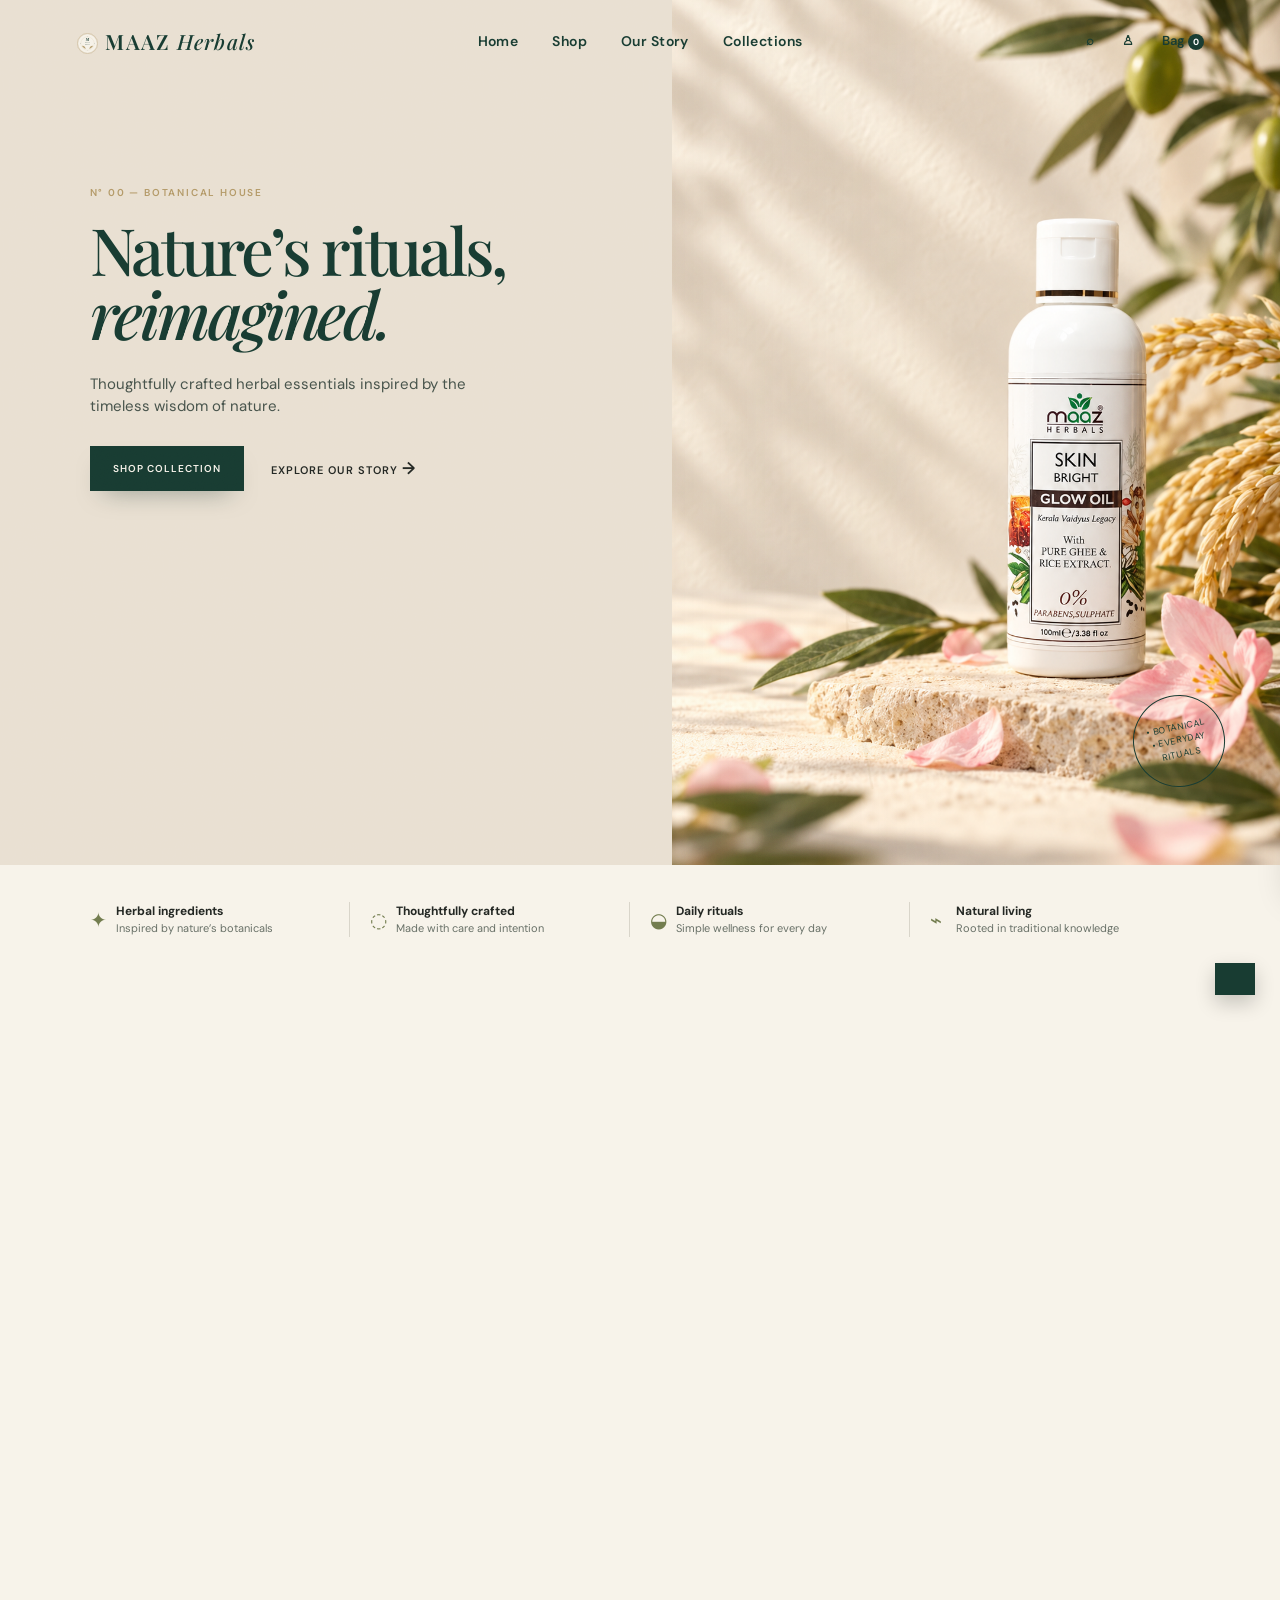
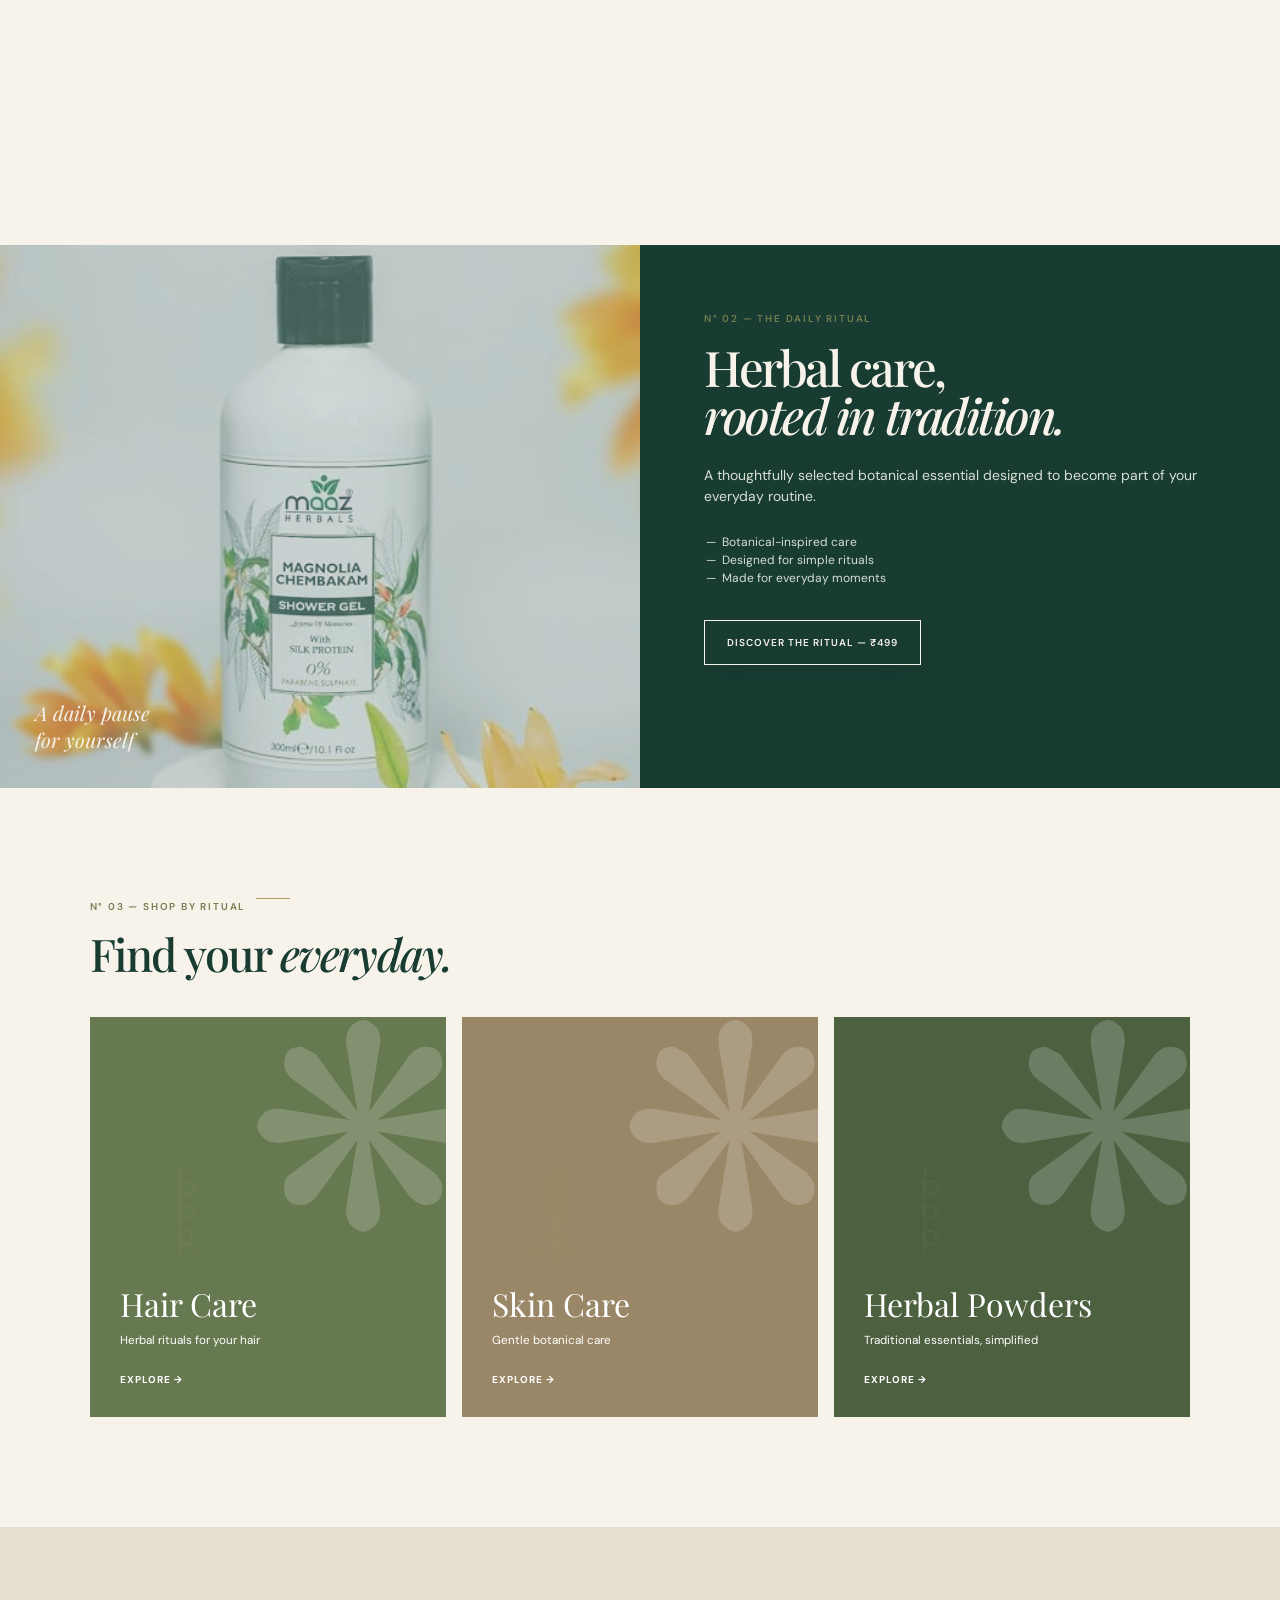
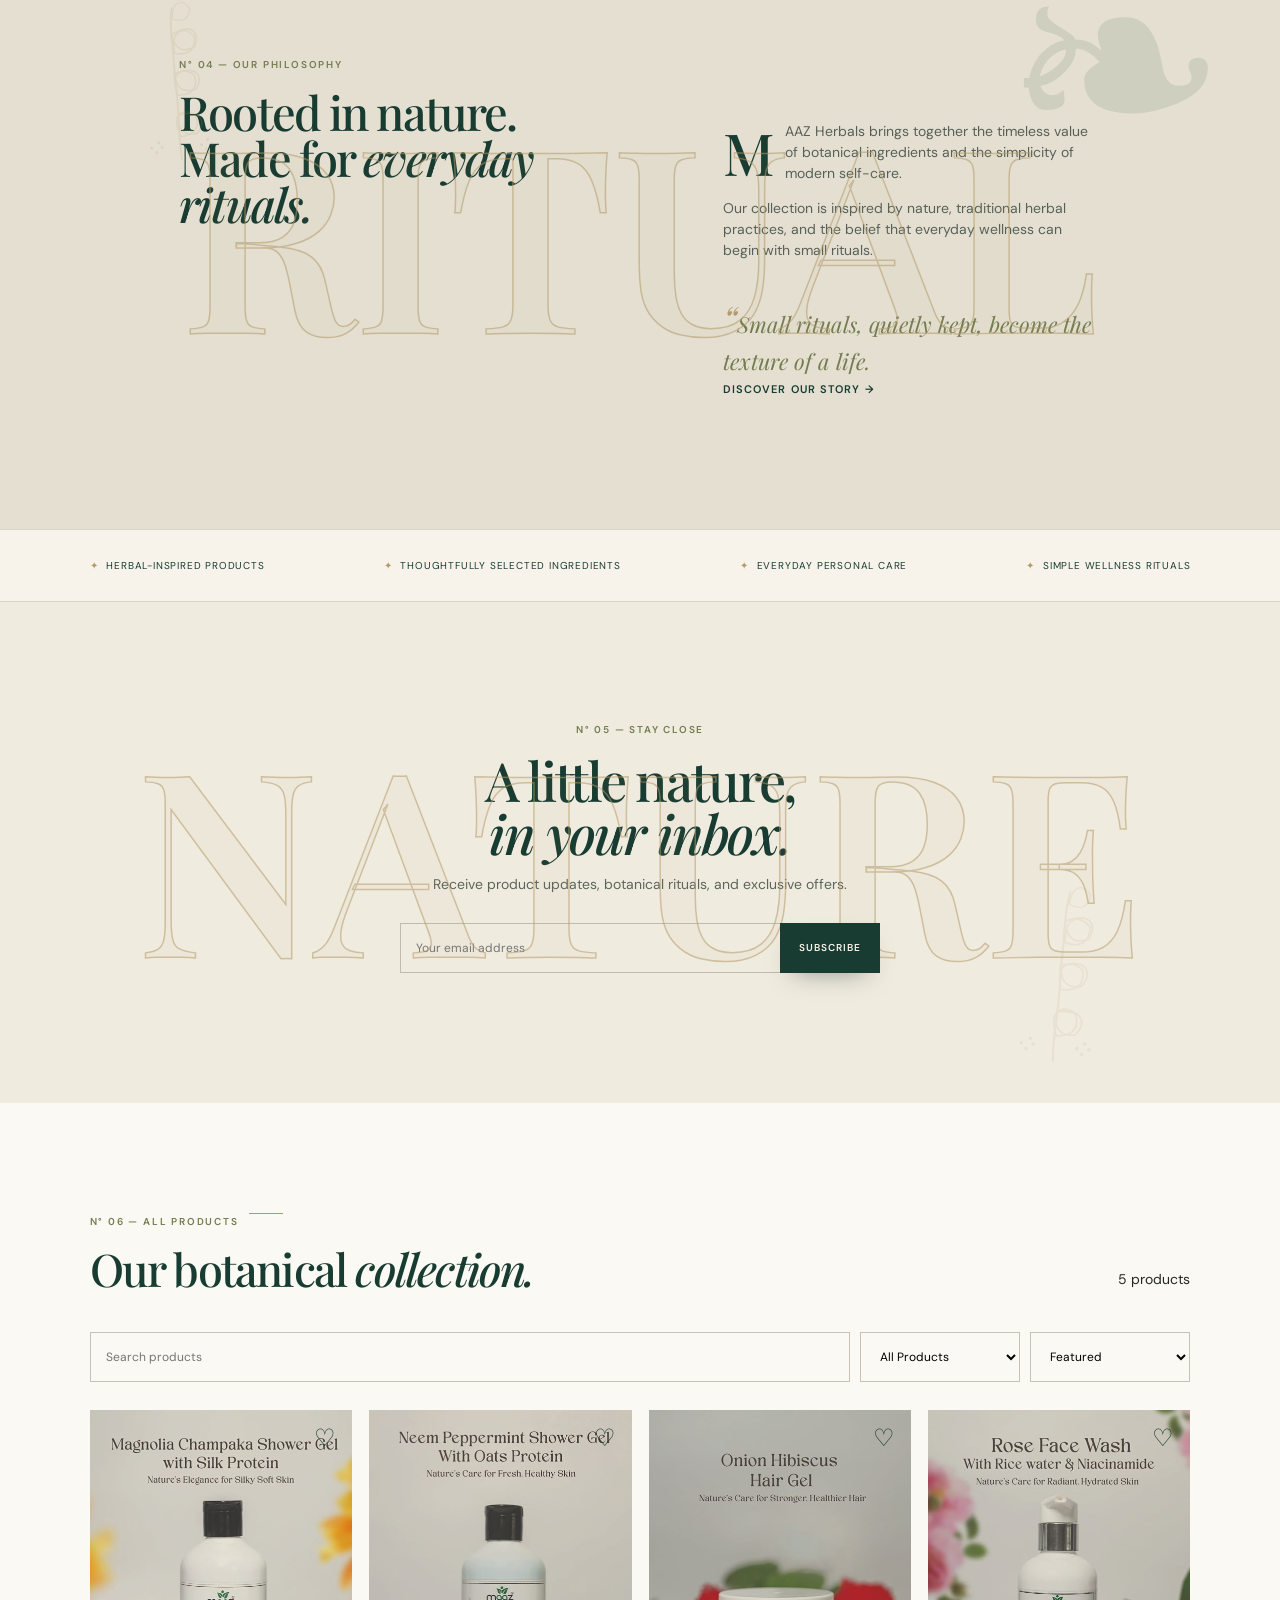
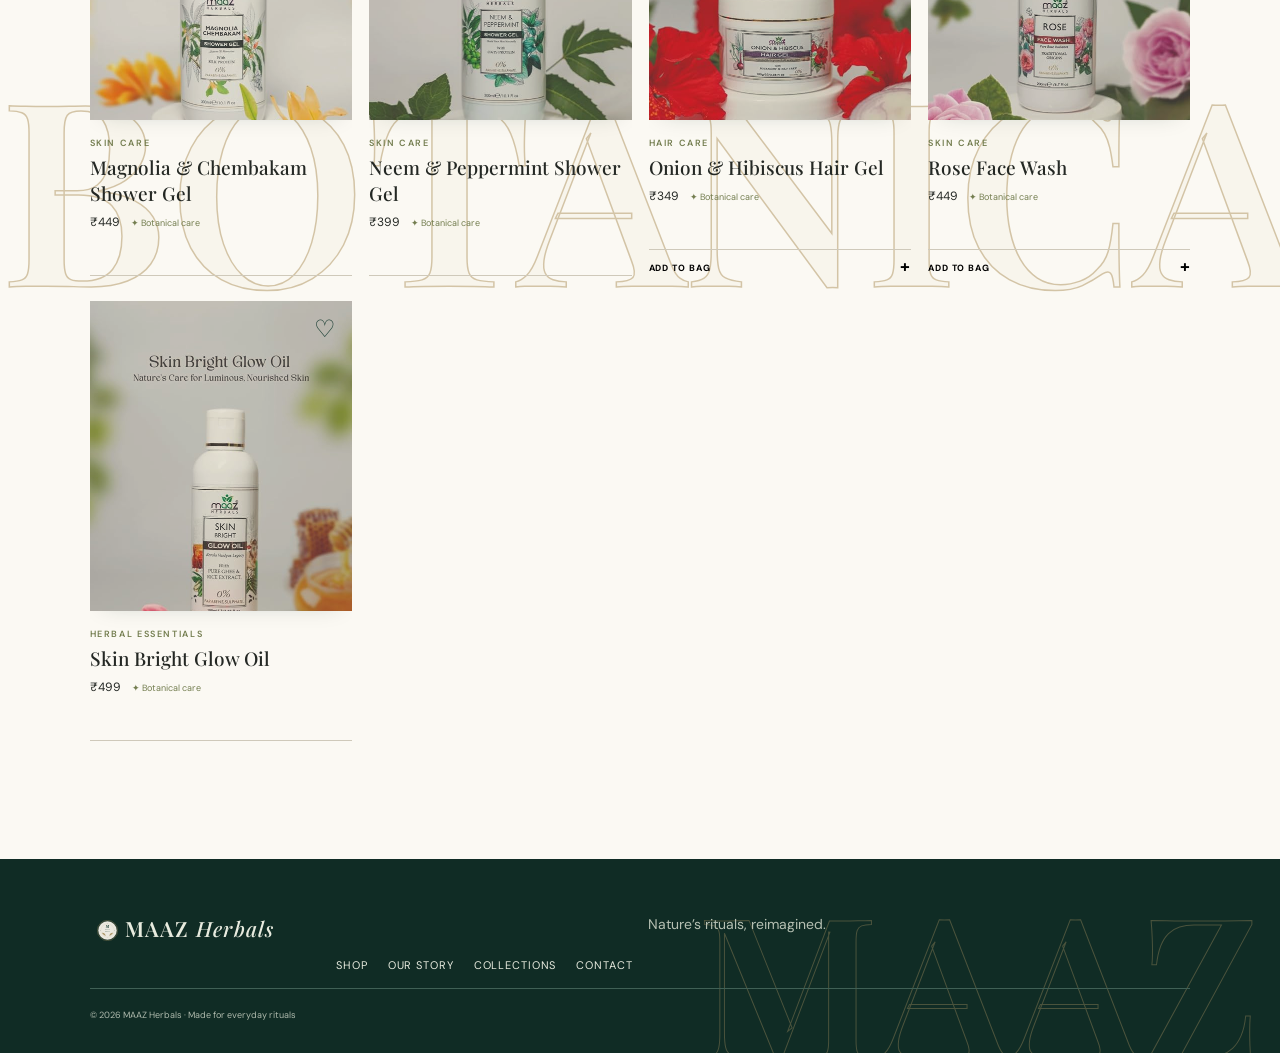
==== index.html @ fff47025 "V1" ====
<!doctype html>
<html lang="en">
<head>
  <meta charset="UTF-8" />
  <meta name="viewport" content="width=device-width, initial-scale=1.0" />
  <meta name="description" content="MAAZ Herbals — nature's rituals, reimagined." />
  <title>MAAZ Herbals — Botanical rituals</title>
  <link rel="preconnect" href="https://fonts.googleapis.com">
  <link rel="preconnect" href="https://fonts.gstatic.com" crossorigin>
  <link href="https://fonts.googleapis.com/css2?family=DM+Sans:wght@400;500;600&family=Playfair+Display:ital,wght@0,500;0,600;1,500;1,600&display=swap" rel="stylesheet">
  <link rel="stylesheet" href="styles.css" />
  <link rel="stylesheet" href="page.css" />
  <link rel="stylesheet" href="campaign.css" />
  <link rel="stylesheet" href="premium.css" />
</head>
<body>
  <div class="loader" id="loader"><img class="loader-seal" src="assets/maaz-seal.svg" alt="MAAZ Herbals seal"><div class="loader-name">MAAZ Herbals</div><div class="loader-line"></div><p>Preparing your botanical ritual...</p></div>
  <div class="toast" id="toast" role="status"></div>
  <section class="product-detail" id="detail" aria-hidden="true"><button class="close" data-close="detail">×</button><div id="detailContent"></div></section>
  <div class="search-panel" id="searchPanel" aria-hidden="true"><button class="close" data-close="searchPanel">×</button><p class="eyebrow">Find your ritual</p><input id="searchInput" placeholder="Search hair oil, powder, skin care..." aria-label="Search products"><div class="search-results" id="searchResults"></div></div>
  <aside class="cart" id="cart" aria-label="Shopping bag"><button class="close" data-close="cart">×</button><p class="eyebrow">Your botanical basket</p><h2>Shopping bag <span id="cartCount">(0)</span></h2><div id="cartItems"></div><div class="cart-bottom"><div><span>Subtotal</span><strong id="subtotal">₹0</strong></div><small>Shipping calculated at checkout</small><button class="button dark" id="checkout">Checkout</button><button class="text-button" data-close="cart">Continue shopping</button></div></aside>
  <div class="scrim" id="scrim"></div>
  <header class="nav" id="nav"><a class="brand" href="#home"><i class="seal" aria-hidden="true"></i>MAAZ <span>Herbals</span></a><nav><a href="#home">Home</a><a href="#shop">Shop</a><a href="#story">Our Story</a><a href="#collections">Collections</a></nav><div class="nav-actions"><button aria-label="Search" id="openSearch">⌕</button><button class="account" aria-label="Account">♙</button><button aria-label="Shopping bag" id="openCart">Bag <b id="navCount">0</b></button><button class="menu" id="mobileMenu" aria-label="Menu">☰</button></div></header>
  <main id="home">
    <section class="hero"><div class="hero-copy reveal"><p class="eyebrow">N° 00 — Botanical house</p><h1>Nature’s rituals,<br><em>reimagined.</em></h1><p>Thoughtfully crafted herbal essentials inspired by the timeless wisdom of nature.</p><div class="button-row"><a class="button dark" href="#shop">Shop collection</a><a class="text-button" href="#story">Explore our story <span>→</span></a></div></div><div class="hero-art"><img src="assets/botanical-hero.png" alt="Amber herbal bottle and botanical jar surrounded by leaves"><span class="motif"></span><div class="stamp">• BOTANICAL<br>• EVERYDAY RITUALS</div></div></section>
    <section class="trust section"><div><i>✦</i><strong>Herbal ingredients</strong><span>Inspired by nature’s botanicals</span></div><div><i>◌</i><strong>Thoughtfully crafted</strong><span>Made with care and intention</span></div><div><i>◒</i><strong>Daily rituals</strong><span>Simple wellness for every day</span></div><div><i>⌁</i><strong>Natural living</strong><span>Rooted in traditional knowledge</span></div></section>
    <section class="section products-section" id="shop"><div class="section-head"><div class="reveal"><p class="eyebrow">N° 01 — The collection</p><h2>Explore our <em>essentials.</em></h2></div><a href="#shop-all" class="text-button">View all products →</a></div><div class="product-grid" id="featuredProducts"></div></section>
    <section class="feature section"><div class="feature-image"><img src="assets/botanical-hero.png" alt="Herbal care ritual"><span class="image-note">A daily pause<br>for yourself</span></div><div class="feature-copy reveal"><p class="eyebrow">N° 02 — The daily ritual</p><h2>Herbal care,<br><em>rooted in tradition.</em></h2><p>A thoughtfully selected botanical essential designed to become part of your everyday routine.</p><ul><li>Botanical-inspired care</li><li>Designed for simple rituals</li><li>Made for everyday moments</li></ul><button class="button dark" data-add="1">Discover the ritual — ₹499</button></div></section>
    <section class="section category-section" id="collections"><div class="section-head"><div class="reveal"><p class="eyebrow">N° 03 — Shop by ritual</p><h2>Find your <em>everyday.</em></h2></div></div><div class="categories"><a href="#shop-all" data-category="Hair Care" class="category hair reveal"><span>Hair Care</span><small>Herbal rituals for your hair</small><b>Explore →</b></a><a href="#shop-all" data-category="Skin Care" class="category skin reveal"><span>Skin Care</span><small>Gentle botanical care</small><b>Explore →</b></a><a href="#shop-all" data-category="Herbal Powders" class="category powder reveal"><span>Herbal Powders</span><small>Traditional essentials, simplified</small><b>Explore →</b></a></div></section>
    <section class="story reveal" id="story"><span class="motif"></span><div class="story-leaf">❧</div><div class="watermark"><span>RITUAL</span></div><div class="reveal"><p class="eyebrow">N° 04 — Our philosophy</p><h2>Rooted in nature.<br>Made for <em>everyday rituals.</em></h2></div><div class="reveal"><p>MAAZ Herbals brings together the timeless value of botanical ingredients and the simplicity of modern self-care.</p><p>Our collection is inspired by nature, traditional herbal practices, and the belief that everyday wellness can begin with small rituals.</p><blockquote class="pull">Small rituals, quietly kept, become the texture of a life.</blockquote><a class="text-button" href="#shop">Discover our story →</a></div></section>
    <section class="benefits section"><span>Herbal-inspired products</span><span>Thoughtfully selected ingredients</span><span>Everyday personal care</span><span>Simple wellness rituals</span></section>
    <section class="newsletter reveal"><span class="motif"></span><div class="watermark"><span>NATURE</span></div><p class="eyebrow">N° 05 — Stay close</p><h2>A little nature,<br><em>in your inbox.</em></h2><p>Receive product updates, botanical rituals, and exclusive offers.</p><form id="newsletterForm"><input type="email" id="email" placeholder="Your email address" required><button class="button dark">Subscribe</button></form><small id="formMessage"></small></section>
    <section class="shop-all section" id="shop-all"><div class="watermark"><span>BOTANICAL</span></div><div class="section-head"><div class="reveal"><p class="eyebrow">N° 06 — All products</p><h2>Our botanical <em>collection.</em></h2></div><span id="productCount"></span></div><div class="filters"><input id="shopSearch" placeholder="Search products"><select id="categoryFilter"><option>All Products</option><option>Hair Care</option><option>Skin Care</option><option>Herbal Powders</option></select><select id="sortFilter"><option value="featured">Featured</option><option value="low">Price: Low to High</option><option value="high">Price: High to Low</option><option value="name">Name: A–Z</option></select></div><div class="product-grid" id="allProducts"></div></section>
  </main>
  <footer><b class="foot-mark">MAAZ</b><a class="brand" href="#home"><i class="seal" aria-hidden="true"></i>MAAZ <span>Herbals</span></a><p>Nature’s rituals, reimagined.</p><div><a href="#shop">Shop</a><a href="#story">Our Story</a><a href="#collections">Collections</a><a href="#home">Contact</a></div><small>© 2026 MAAZ Herbals · Made for everyday rituals</small></footer>
  <script src="app.js"></script>
</body>
</html>
---- styles.css ----
:root{--forest:#183c32;--dark:#102c25;--sage:#aab8a0;--olive:#737d4f;--cream:#f7f3ea;--beige:#e9e0d2;--gold:#b49a68;--ink:#242824;--serif:'Playfair Display',Georgia,serif;--sans:'DM Sans',Arial,sans-serif}*{box-sizing:border-box}html{scroll-behavior:smooth}body{margin:0;background:var(--cream);color:var(--ink);font-family:var(--sans);font-size:14px;line-height:1.5}.locked{overflow:hidden}a{color:inherit;text-decoration:none}button,input,select{font:inherit}.loader{position:fixed;z-index:30;inset:0;background:var(--dark);color:var(--cream);display:grid;place-content:center;text-align:center;transition:opacity .7s,visibility .7s}.loader.done{opacity:0;visibility:hidden}.loader-mark{font:100px var(--serif);line-height:.8}.loader-name{font:16px var(--serif);letter-spacing:.15em;margin-top:14px}.loader-line{width:130px;border-top:1px solid var(--gold);margin:24px auto 14px;animation:line 2s ease-in-out infinite}.loader p,.eyebrow{font-size:10px;letter-spacing:.16em;text-transform:uppercase}.loader p{opacity:.65}@keyframes line{50%{width:20px}}.nav{height:82px;position:fixed;z-index:15;top:0;left:0;right:0;padding:0 5.5vw;display:flex;align-items:center;justify-content:space-between;color:var(--forest);transition:.3s}.nav.scrolled{height:66px;background:rgba(247,243,234,.94);border-bottom:1px solid #ded8cb;backdrop-filter:blur(8px)}.brand{font:600 21px var(--serif);letter-spacing:.06em}.brand span{font-style:italic;font-weight:500}.nav nav{display:flex;gap:31px;font-size:12px}.nav nav a:hover{color:var(--olive)}.nav-actions{display:flex;gap:16px;align-items:center}.nav button{background:none;border:0;color:inherit;cursor:pointer;font-size:13px;padding:6px}.nav button b{background:var(--forest);color:white;border-radius:50%;font-size:9px;padding:2px 5px}.menu{display:none}.hero{min-height:760px;display:grid;grid-template-columns:1.05fr .95fr;background:var(--beige);overflow:hidden}.hero-copy{padding:185px 7vw 80px;max-width:720px}.eyebrow{color:var(--olive);margin:0 0 17px;font-weight:600}.hero h1,h2{font:500 clamp(40px,5.1vw,76px)/.98 var(--serif);letter-spacing:-.045em;margin:0;color:var(--forest)}em{font-weight:500}.hero-copy>p:not(.eyebrow){max-width:400px;margin:28px 0;color:#47534b;font-size:15px}.button-row{display:flex;align-items:center;gap:27px}.button{border:1px solid var(--forest);background:transparent;color:var(--forest);padding:14px 22px;text-transform:uppercase;letter-spacing:.1em;font-size:10px;font-weight:600;cursor:pointer;transition:.25s;display:inline-block}.button.dark{background:var(--forest);color:var(--cream)}.button:hover{transform:translateY(-2px);background:var(--olive);border-color:var(--olive);color:white}.text-button{border:0;background:none;padding:0;cursor:pointer;font-size:11px;text-transform:uppercase;letter-spacing:.1em;font-weight:600}.text-button span{font-size:17px}.hero-art{position:relative;background:#d9dacd;overflow:hidden}.hero-art img{width:100%;height:100%;object-fit:cover;object-position:70% center;mix-blend-mode:multiply}.stamp{position:absolute;right:9%;bottom:9%;width:92px;height:92px;border:1px solid var(--forest);border-radius:50%;display:grid;place-content:center;text-align:center;color:var(--forest);font:9px/1.5 var(--sans);letter-spacing:.08em;transform:rotate(-12deg)}.section{padding:110px 7vw}.trust{display:grid;grid-template-columns:repeat(4,1fr);padding-top:37px;padding-bottom:37px;border-bottom:1px solid #d9d5ca;gap:20px}.trust div{display:grid;grid-template-columns:26px 1fr;align-items:center;border-right:1px solid #d9d5ca}.trust div:last-child{border:0}.trust i{grid-row:span 2;color:var(--olive);font-style:normal;font-size:20px}.trust strong{font-size:12px}.trust span{font-size:11px;color:#697168}.section-head{display:flex;justify-content:space-between;align-items:end;margin-bottom:42px}.section-head h2{font-size:45px}.product-grid{display:grid;grid-template-columns:repeat(4,1fr);gap:17px}.card{position:relative}.product-visual{background:#e6e1d4;height:310px;display:grid;place-items:center;overflow:hidden}.mock{position:relative;box-shadow:13px 18px 22px #7776;transition:transform .4s;display:grid;place-items:center;color:#eee;text-align:center;font:bold 11px var(--serif);letter-spacing:.12em}.card:hover .mock{transform:translateY(-8px) rotate(-2deg)}.mock i{font-weight:400}.mock.oil{width:92px;height:210px;background:linear-gradient(90deg,#513725,#9b673a,#3b261d);border-radius:9px 9px 18px 18px}.mock.oil:before{content:'';position:absolute;top:-28px;width:39px;height:30px;background:#28261d;border-radius:4px}.mock.jar{width:150px;height:115px;border-radius:8px 8px 25px 25px;background:#48604a}.mock.jar:before{content:'';position:absolute;top:-16px;width:162px;height:22px;background:#203c32;border-radius:5px}.mock.powder{width:145px;height:150px;background:#e9dac1;clip-path:polygon(9% 0,91% 0,100% 100%,0 100%);color:var(--forest)}.mock.bottle{width:105px;height:190px;background:#d9d1b9;border-radius:15px 15px 25px 25px;color:var(--forest)}.mock.bottle:before{content:'';position:absolute;top:-38px;width:35px;height:40px;border-radius:3px;background:#263c30}.mock span{position:relative;z-index:1}.card .eyebrow{margin:17px 0 4px;font-size:9px}.card h3{margin:0;font:500 19px var(--serif)}.price{font-size:12px;margin:7px 0 14px}.price small{margin-left:8px;color:var(--olive);font-size:9px}.add{border:0;border-top:1px solid #cfc9ba;width:100%;padding:12px 0;background:none;text-align:left;text-transform:uppercase;letter-spacing:.1em;font-size:9px;font-weight:bold;cursor:pointer}.add span{float:right;font-size:17px;line-height:9px}.wish{position:absolute;z-index:1;right:10px;top:9px;border:0;background:none;font-size:24px;color:var(--forest);cursor:pointer}.feature{background:var(--forest);color:var(--cream);display:grid;grid-template-columns:1fr 1fr;padding:0}.feature-image{height:600px;position:relative;overflow:hidden}.feature-image img{width:100%;height:100%;object-fit:cover;mix-blend-mode:screen;opacity:.8}.image-note{position:absolute;bottom:35px;left:35px;font:italic 20px var(--serif)}.feature-copy{padding:100px 10%;align-self:center}.feature h2{color:var(--cream);font-size:49px}.feature-copy>p:not(.eyebrow){color:#d7dfd4;margin:26px 0}.feature-copy ul{list-style:'—  ';padding-left:18px;margin:24px 0 33px;color:#d7dfd4;font-size:12px}.feature .button{border-color:var(--cream)}.categories{display:grid;grid-template-columns:repeat(3,1fr);gap:16px}.category{height:400px;display:flex;flex-direction:column;justify-content:end;padding:30px;color:white;position:relative;overflow:hidden;background:#677950}.category:before{content:'❋';font:280px/1 var(--serif);position:absolute;right:-35px;top:-45px;opacity:.18;transition:.5s}.category:hover:before{transform:scale(1.12) rotate(12deg)}.category.skin{background:#9a8767}.category.powder{background:#4d6040}.category span{font:32px var(--serif);z-index:1}.category small{margin:7px 0 22px;z-index:1}.category b{font-size:10px;letter-spacing:.1em;text-transform:uppercase;z-index:1}.story{padding:130px 14vw;background:#e4dfd1;display:grid;grid-template-columns:1.2fr 1fr;gap:90px;position:relative;overflow:hidden}.story h2{font-size:47px}.story>div:last-of-type{padding-top:50px;color:#576159}.story .text-button{margin-top:15px;color:var(--forest)}.story-leaf{position:absolute;right:4%;top:-60px;color:#bdc3b1;font:270px var(--serif);opacity:.55}.benefits{display:flex;justify-content:space-between;padding-top:28px;padding-bottom:28px;border-bottom:1px solid #d9d5ca;border-top:1px solid #d9d5ca;text-transform:uppercase;color:var(--forest);font-size:10px;letter-spacing:.08em}.benefits span:before{content:'✦';color:var(--gold);margin-right:8px}.newsletter{text-align:center;padding:120px 20px;background:#f0ebdf}.newsletter h2{font-size:54px}.newsletter>p:not(.eyebrow){color:#5c655c}.newsletter form{display:flex;max-width:480px;margin:28px auto 10px}.newsletter input,.filters input,.filters select{border:1px solid #bfbbae;background:transparent;padding:15px;font-size:12px;outline-color:var(--forest)}.newsletter input{flex:1;border-right:0}.newsletter .button{padding:14px 18px}.newsletter small{color:var(--olive)}.shop-all{background:#fbf9f3}.filters{display:flex;gap:10px;margin-bottom:28px}.filters input{flex:1}.filters select{min-width:160px}.cart,.search-panel{position:fixed;z-index:22;background:var(--cream);top:0;bottom:0;right:0;width:min(440px,100%);padding:55px 34px 30px;transform:translateX(105%);transition:transform .4s cubic-bezier(.2,.8,.2,1);box-shadow:-15px 0 30px #0002;overflow:auto}.search-panel{left:0;width:100%;transform:translateY(-105%);text-align:center;padding:100px 10vw}.cart.open,.search-panel.open{transform:none}.close{position:absolute;right:25px;top:20px;border:0;background:none;font-size:29px;cursor:pointer}.cart h2{font-size:36px;margin-bottom:30px}.cart-bottom{position:sticky;bottom:-30px;background:var(--cream);padding:20px 0 0;border-top:1px solid #d4cec0}.cart-bottom>div{display:flex;justify-content:space-between;font-size:13px}.cart-bottom small{display:block;color:#647064;margin:8px 0 15px}.cart-bottom .button{width:100%;margin-bottom:15px}.cart-bottom .text-button{display:block;margin:auto}.cart-item{display:grid;grid-template-columns:80px 1fr;gap:15px;margin:17px 0}.cart-item .mock{transform:scale(.55);margin:-45px auto}.cart-item>div:nth-child(2){padding-top:4px}.cart-item strong,.cart-item small{display:block;font-size:12px}.cart-item small{color:#657064;margin:4px 0}.qty{display:flex;align-items:center;gap:8px}.qty button{border:1px solid #cbc5b8;background:none;width:23px;height:23px;cursor:pointer}.qty .remove{width:auto;padding:0 6px;border:0;font-size:9px;text-transform:uppercase}.scrim{position:fixed;z-index:20;inset:0;background:#102c2588;opacity:0;pointer-events:none;transition:.25s}.scrim.open{opacity:1;pointer-events:auto}.search-panel input{width:min(700px,100%);font:34px var(--serif);border:0;border-bottom:1px solid var(--forest);padding:15px 0}.search-results{max-width:700px;margin:28px auto;text-align:left;display:grid;grid-template-columns:repeat(3,1fr);gap:15px}.search-results button{border:0;background:#eee8db;padding:12px;display:flex;align-items:center;gap:5px;text-align:left;cursor:pointer}.search-results .mock{transform:scale(.32);width:60px;height:75px;margin:-25px}.search-results small{display:block;color:#617063;font-size:9px;margin-top:3px}.search-results b{margin-left:auto}.empty{grid-column:1/-1;padding:40px 0;color:#667167;text-align:center}.cart-empty{padding:80px 0;text-align:left}.toast{position:fixed;z-index:40;right:25px;bottom:25px;background:var(--forest);color:white;padding:16px 20px;font-size:12px;transform:translateY(120px);transition:.3s;box-shadow:0 8px 20px #0003}.toast.show{transform:none}footer{padding:55px 7vw 30px;background:var(--dark);color:#e8ebdf;display:grid;grid-template-columns:1fr 1fr;gap:15px}footer p{color:#b6c0b3;margin:0}footer div{display:flex;gap:20px;justify-content:end;font-size:11px;text-transform:uppercase;letter-spacing:.08em}footer small{grid-column:1/-1;border-top:1px solid #406055;padding-top:20px;color:#afbaad;font-size:9px}@media(max-width:800px){.nav{height:65px;padding:0 5vw}.nav nav{display:none;position:absolute;top:65px;left:0;right:0;padding:20px 5vw;background:var(--cream);border-top:1px solid #ddd;flex-direction:column}.nav nav.mobile-open{display:flex}.account{display:none}.menu{display:block!important}.hero{grid-template-columns:1fr;min-height:auto}.hero-copy{padding:125px 7vw 55px}.hero-art{height:480px}.trust{grid-template-columns:1fr 1fr}.trust div:nth-child(2){border:0}.trust div:nth-child(-n+2){padding-bottom:15px;border-bottom:1px solid #d9d5ca}.trust div:nth-child(n+3){padding-top:15px}.product-grid{grid-template-columns:repeat(2,1fr)}.feature{grid-template-columns:1fr}.feature-image{height:360px}.feature-copy{padding:65px 7vw}.categories{grid-template-columns:1fr}.category{height:280px}.story{grid-template-columns:1fr;padding:90px 8vw;gap:25px}.story>div:last-of-type{padding-top:0}.benefits{flex-wrap:wrap;gap:18px}.filters{flex-wrap:wrap}.filters input{flex-basis:100%}.filters select{flex:1}.search-results{grid-template-columns:1fr 1fr}}@media(max-width:430px){.nav-actions{gap:4px}.nav-actions button{font-size:11px}.hero h1{font-size:47px}.section{padding:75px 5vw}.section-head h2,.feature h2,.story h2{font-size:38px}.product-visual{height:220px}.card h3{font-size:16px}.trust{padding-left:5vw;padding-right:5vw}.trust div{grid-template-columns:22px 1fr}.newsletter{padding:80px 20px}.newsletter h2{font-size:42px}.newsletter form{display:block}.newsletter input{width:100%;border-right:1px solid #bfbbae;margin-bottom:8px}.newsletter .button{width:100%}.search-panel{padding:90px 6vw}.search-panel input{font-size:25px}footer{grid-template-columns:1fr}footer div{justify-content:flex-start;flex-wrap:wrap}}
@media(prefers-reduced-motion:reduce){*,*:before,*:after{animation:none!important;transition:none!important}html{scroll-behavior:auto}}
---- page.css ----
.product-visual{border:0;width:100%;cursor:pointer;background:#e6e1d4}.product-image{width:100%;height:100%;object-fit:contain;display:block;mix-blend-mode:multiply;transition:transform .45s ease}.card:hover .product-image{transform:scale(1.07) translateY(-4px)}.product-page{padding-top:120px}.product-page-grid{display:grid;grid-template-columns:1fr 1fr;gap:8vw;margin-top:28px}.page-image{min-height:560px;background:#e7e1d4;padding:50px}.page-image .product-image{height:100%;object-fit:contain}.page-copy h1{font:500 52px/1 var(--serif);color:var(--forest);margin:0}.page-copy>p:not(.eyebrow){color:#58635b;margin:24px 0}.detail-price{font:18px var(--serif)!important;color:var(--forest)!important}.detail-price small{font:10px var(--sans);color:var(--olive);margin-left:9px}.detail-quantity{display:flex;gap:13px;align-items:center;margin:27px 0}.detail-quantity span{margin-right:auto;text-transform:uppercase;font-size:10px;letter-spacing:.1em}.detail-quantity button{width:30px;height:30px;background:none;border:1px solid #c8c1b2;cursor:pointer}.page-copy>.button{margin-right:7px}.page-copy details{border-top:1px solid #d0c9b9;padding:16px 0;font-size:12px}.page-copy details:last-child{border-bottom:1px solid #d0c9b9}.page-copy summary{text-transform:uppercase;letter-spacing:.1em;font-size:10px;font-weight:bold;cursor:pointer}.page-copy details p{color:#637067}.related h2{font-size:45px;margin-bottom:35px}.page-hero{padding:160px 7vw 80px;background:var(--beige);text-align:center}.page-hero h1{font:500 67px/1 var(--serif);color:var(--forest);margin:0}.page-hero p{max-width:520px;margin:18px auto;color:#576158}.collection-banner{min-height:430px;padding:60px;background:var(--forest);color:var(--cream);display:flex;align-items:end;position:relative;overflow:hidden}.collection-banner:after{content:'❋';position:absolute;right:-30px;top:-100px;font:400px var(--serif);color:#fff1;}.collection-banner h2{color:var(--cream);font-size:58px;position:relative;z-index:1}.collection-banner p{position:relative;z-index:1;max-width:420px}.story-page{padding:145px 12vw 110px;background:#e5e0d3;display:grid;grid-template-columns:1fr 1fr;gap:9vw}.story-page h1{font:500 64px/1 var(--serif);color:var(--forest);margin:0}.story-page p{font-size:16px;color:#516057}.story-values{display:grid;grid-template-columns:repeat(3,1fr);gap:16px}.story-values article{padding:30px;background:#f7f3ea}.story-values h3{font:24px var(--serif);color:var(--forest)}@media(max-width:700px){.product-page-grid,.story-page{grid-template-columns:1fr;gap:35px}.product-page{padding-top:95px}.page-image{min-height:350px;padding:25px}.page-copy h1,.page-hero h1,.story-page h1{font-size:42px}.product-page .button{width:100%;margin:5px 0}.story-page{padding:110px 7vw 70px}.story-values{grid-template-columns:1fr}.collection-banner{min-height:310px;padding:30px}.collection-banner h2{font-size:42px}}
---- campaign.css ----
.hero-art.campaign-hero{background:#d9d2c1}.hero-art.campaign-hero img{mix-blend-mode:normal;opacity:1;object-position:center;transform:scale(1.02);transition:transform 1.2s ease}.hero-art.campaign-hero:hover img{transform:scale(1.07)}.hero-art.campaign-hero:after{content:'';position:absolute;inset:0;background:linear-gradient(90deg,rgba(247,243,234,.12),transparent 45%);pointer-events:none}@media(max-width:800px){.hero-art.campaign-hero img{object-position:center 40%}}
---- premium.css ----
/* ==========================================================================
   MAAZ HERBALS — Premium & Artistic Pass
   Atmosphere · Typography · Identity · Motion · Parity
   Loaded after styles.css / page.css / campaign.css on every page.
   ========================================================================== */

/* ---------- 1. Atmosphere: paper grain, soft depth, rules ---------- */
body::after{content:'';position:fixed;inset:0;z-index:999;pointer-events:none;opacity:.05;mix-blend-mode:overlay;
background:url("data:image/svg+xml,%3Csvg xmlns='http://www.w3.org/2000/svg' width='160' height='160'%3E%3Cfilter id='n'%3E%3CfeTurbulence type='fractalNoise' baseFrequency='.85' numOctaves='3' stitchTiles='stitch'/%3E%3C/filter%3E%3Crect width='160' height='160' filter='url(%23n)'/%3E%3C/svg%3E")}
::selection{background:var(--gold);color:var(--cream)}
*{scrollbar-width:thin;scrollbar-color:var(--gold) transparent}
::-webkit-scrollbar{width:10px;height:10px}
::-webkit-scrollbar-track{background:transparent}
::-webkit-scrollbar-thumb{background:linear-gradient(180deg,var(--forest),var(--olive));border-radius:10px}
:focus-visible{outline:2px solid var(--gold);outline-offset:2px}
.scrim.open{backdrop-filter:blur(7px) saturate(.9)}
.nav.scrolled{border-bottom-color:var(--gold)}
.nav.scrolled{box-shadow:0 1px 0 var(--gold),0 10px 26px -14px #102c2530}
/* nav: consistent three-zone centering — brand | links | actions */
.nav{display:grid;grid-template-columns:1fr auto 1fr;align-items:center}
.nav nav{justify-self:center;gap:34px}
.nav nav a{font-size:14px;font-weight:600;letter-spacing:.03em}
.nav-actions{justify-self:end}
.nav-actions button{font-size:13px;font-weight:600}
.card{transition:transform .4s cubic-bezier(.2,.8,.2,1),box-shadow .4s cubic-bezier(.2,.8,.2,1);overflow:hidden}
.card:hover{transform:translateY(-5px);box-shadow:0 26px 48px -18px #102c2540}
.product-visual{box-shadow:0 6px 22px -14px #102c2540}
.filters input,.filters select{border-color:#c9c2b3}
.search-panel input{border-bottom:2px solid var(--gold)}
.cart-item{border-bottom:1px dashed #cfc9ba;padding-bottom:12px}
.cart .empty strong{font:500 19px var(--serif)}

/* ---------- 2. Typography: tighter display type, editorial details ---------- */
.hero h1,h2{letter-spacing:-.05em}
.section-head h2{letter-spacing:-.04em}
.story h2,.newsletter h2,.related h2,.story-page h1,.page-hero h1{letter-spacing:-.04em}
.eyebrow{letter-spacing:.18em}
.hero .eyebrow{color:var(--gold)}
.section-head .eyebrow:after,.page-hero .eyebrow:after{content:'';display:inline-block;width:34px;height:1px;background:var(--gold);margin:0 0 11px 10px}

/* animated link rules */
.nav nav a,.text-button,footer div a{position:relative}
.nav nav a:after,.text-button:after,footer div a:after{content:'';position:absolute;left:0;bottom:-3px;height:1px;width:100%;background:var(--gold);transform:scaleX(0);transform-origin:left;transition:transform .45s cubic-bezier(.2,.8,.2,1)}
.nav nav a:hover:after,.text-button:hover:after,footer div a:hover:after{transform:scaleX(1)}
.text-button:hover{color:var(--gold)}
.text-button span{display:inline-block;transition:transform .3s}
.text-button:hover span{transform:translateX(5px)}

/* buttons get a sheen sweep */
.button{position:relative;overflow:hidden}
.button.dark{box-shadow:0 12px 26px -14px #102c2580}
.button:before{content:'';position:absolute;top:0;left:-120%;width:60%;height:100%;background:linear-gradient(100deg,transparent,rgba(247,243,234,.45),transparent);transform:skewX(-18deg);transition:left .5s ease}
.button:hover:before{left:130%}

/* loader becomes the seal */
.loader-seal{width:126px;height:126px;object-fit:contain;margin:0 auto 12px;animation:seal-spin 3.6s ease-in-out infinite}
@keyframes seal-spin{0%,100%{transform:rotate(0deg)}50%{transform:rotate(9deg)}}

/* ---------- 3. Identity: seal mark, botanical motif, watermarks ---------- */
.seal{display:inline-block;width:21px;height:21px;background:url('assets/maaz-seal.svg') center/contain no-repeat;margin:0 7px -4px;opacity:.95;transition:transform .4s ease;vertical-align:baseline}
.brand:hover .seal{transform:rotate(12deg)}
.motif{position:absolute;z-index:0;background:url('assets/botanical-motif.svg') center/contain no-repeat;pointer-events:none}
.hero-art .motif{width:300px;height:240px;left:6%;bottom:7%;opacity:.1;transform:rotate(-8deg);mix-blend-mode:multiply}
.story .motif{width:250px;height:210px;left:4%;top:40px;opacity:.15;transform:rotate(-4deg)}
.newsletter .motif{width:280px;height:230px;right:6%;bottom:24px;opacity:.12;transform:rotate(6deg)}
.story-page .motif{width:290px;height:240px;right:5%;bottom:40px;opacity:.13;transform:rotate(5deg)}
.category:after{content:'';position:absolute;left:16px;bottom:150px;width:150px;height:120px;background:url('assets/botanical-motif.svg') center/contain no-repeat;opacity:.14;pointer-events:none;transition:transform .6s ease}
.category:hover:after{transform:rotate(8deg) scale(1.1)}
.watermark{position:absolute;inset:0;display:grid;place-items:center;pointer-events:none}
.watermark span{font:600 clamp(120px,20vw,290px)/1 var(--serif);color:rgba(180,154,104,.07);-webkit-text-stroke:1.5px var(--gold);opacity:.55}
.shop-all{position:relative;overflow:hidden}
.newsletter{position:relative;overflow:hidden}
.story-page{position:relative;overflow:hidden}
footer{position:relative;overflow:hidden}
.foot-mark{position:absolute;right:1.5%;bottom:-26px;font:600 200px/1 var(--serif);color:transparent;-webkit-text-stroke:1px rgba(180,154,104,.6);opacity:.6;pointer-events:none}
footer .brand,footer p,footer div,footer small{position:relative;z-index:1}

/* editorial pull quote + drop cap */
.story>div:last-of-type>p:first-of-type:first-letter{font:500 58px/1 var(--serif);color:var(--forest);float:left;margin:2px 10px 0 0}
.pull{font:italic 22px/1.5 var(--serif);color:var(--olive);margin:30px 0 0;max-width:430px}
.pull:before{content:'“';font-size:36px;color:var(--gold)}

/* ---------- 4. Motion: scroll reveals, hero stagger, quick-add ---------- */
@keyframes rise{from{opacity:0;transform:translateY(24px)}to{opacity:1;transform:none}}
@media(prefers-reduced-motion:no-preference){
.js .reveal{opacity:0;transform:translateY(26px);transition:opacity .9s ease,transform .9s cubic-bezier(.2,.8,.2,1)}
.reveal.in{opacity:1;transform:none}
.loader.done~main .hero .hero-copy>*{opacity:0;animation:rise .9s cubic-bezier(.2,.8,.2,1) forwards}
.hero-copy>*:nth-child(1){animation-delay:.2s}
.hero-copy>*:nth-child(2){animation-delay:.36s}
.hero-copy>*:nth-child(3){animation-delay:.52s}
.hero-copy>*:nth-child(4){animation-delay:.68s}
.categories .category:nth-child(1){transition-delay:.05s}
.categories .category:nth-child(2){transition-delay:.16s}
.categories .category:nth-child(3){transition-delay:.27s}
.story-values article:nth-child(2){transition-delay:.12s}
.story-values article:nth-child(3){transition-delay:.24s}
}
@media(hover:hover) and (min-width:900px){.add{transform:translateY(30px)}.card:hover .add{transform:none}}

/* sticky quick-buy bar (product page) */
.buybar{position:fixed;left:0;right:0;bottom:0;z-index:19;background:var(--cream);border-top:2px solid var(--gold);padding:13px 6vw;display:flex;align-items:center;gap:16px;transform:translateY(110%);transition:transform .45s cubic-bezier(.2,.8,.2,1);box-shadow:0 -12px 28px -16px #102c2540}
.buybar.show{transform:none}
.buybar-name{font:500 16px var(--serif);color:var(--forest);white-space:nowrap;overflow:hidden;text-overflow:ellipsis}
.buybar-price{font:17px var(--serif);color:var(--gold);margin-left:12px;white-space:nowrap}
.buybar .button{padding:11px 20px;margin-left:auto}

/* ---------- 5. Parity: unified quick-view / product detail styles ---------- */
.page-image,.detail-visual{position:relative}
.page-image .card-no,.detail-visual .card-no{top:18px;left:20px}
.card-no{position:absolute;left:14px;top:14px;z-index:2;color:var(--gold);font:600 10px var(--sans);letter-spacing:.22em}
.ingr{font:11px var(--sans);color:var(--olive);margin:2px 0 0;letter-spacing:.03em}
.product-detail{position:fixed;z-index:22;inset:0;background:var(--cream);overflow:auto;transform:translateY(105%);transition:transform .4s cubic-bezier(.2,.8,.2,1);padding:85px 8vw}
.product-detail.open{transform:none}
.product-detail #detailContent{max-width:1000px;margin:auto;display:grid;grid-template-columns:1fr 1fr;gap:8vw}
.detail-visual{min-height:500px;background:#e4dfd2;display:grid;place-items:center}
.detail-visual .mock{transform:scale(1.7)}
.detail-copy h2{font-size:52px}
.detail-copy>p:not(.eyebrow){color:#5d665e}
.detail-price{font-size:17px!important;color:var(--forest)!important}
.detail-price small{font:10px var(--sans);color:var(--olive);margin-left:10px}
.detail-quantity{display:flex;align-items:center;gap:13px;margin:28px 0}
.detail-quantity span{margin-right:auto;text-transform:uppercase;font-size:10px;letter-spacing:.1em}
.detail-quantity button{width:28px;height:28px;border:1px solid #c9c2b3;background:none;cursor:pointer}
.detail-copy>.button{margin-right:6px}
.detail-copy details{border-top:1px solid #d2ccbe;padding:16px 0;font-size:12px}
.detail-copy details:last-child{border-bottom:1px solid #d2ccbe}
.detail-copy summary{cursor:pointer;text-transform:uppercase;letter-spacing:.08em;font-size:10px;font-weight:bold}
.detail-copy details p{color:#657067}
@media(max-width:650px){.product-detail{padding:70px 5vw 30px}.product-detail #detailContent{grid-template-columns:1fr}.detail-visual{min-height:310px}.detail-visual .mock{transform:scale(1.1)}.detail-copy h2{font-size:40px}.detail-copy>.button{width:100%;margin:5px 0}}
@media(max-width:700px){.page-image .card-no{top:12px;left:14px}}

/* ---------- 6. Reduced-motion guard ---------- */
@media(prefers-reduced-motion:reduce){.js .reveal{opacity:1!important;transform:none!important}.hero-copy>*{opacity:1;animation:none}.watermark span,.foot-mark,.loader-seal{animation:none!important;opacity:.85}}
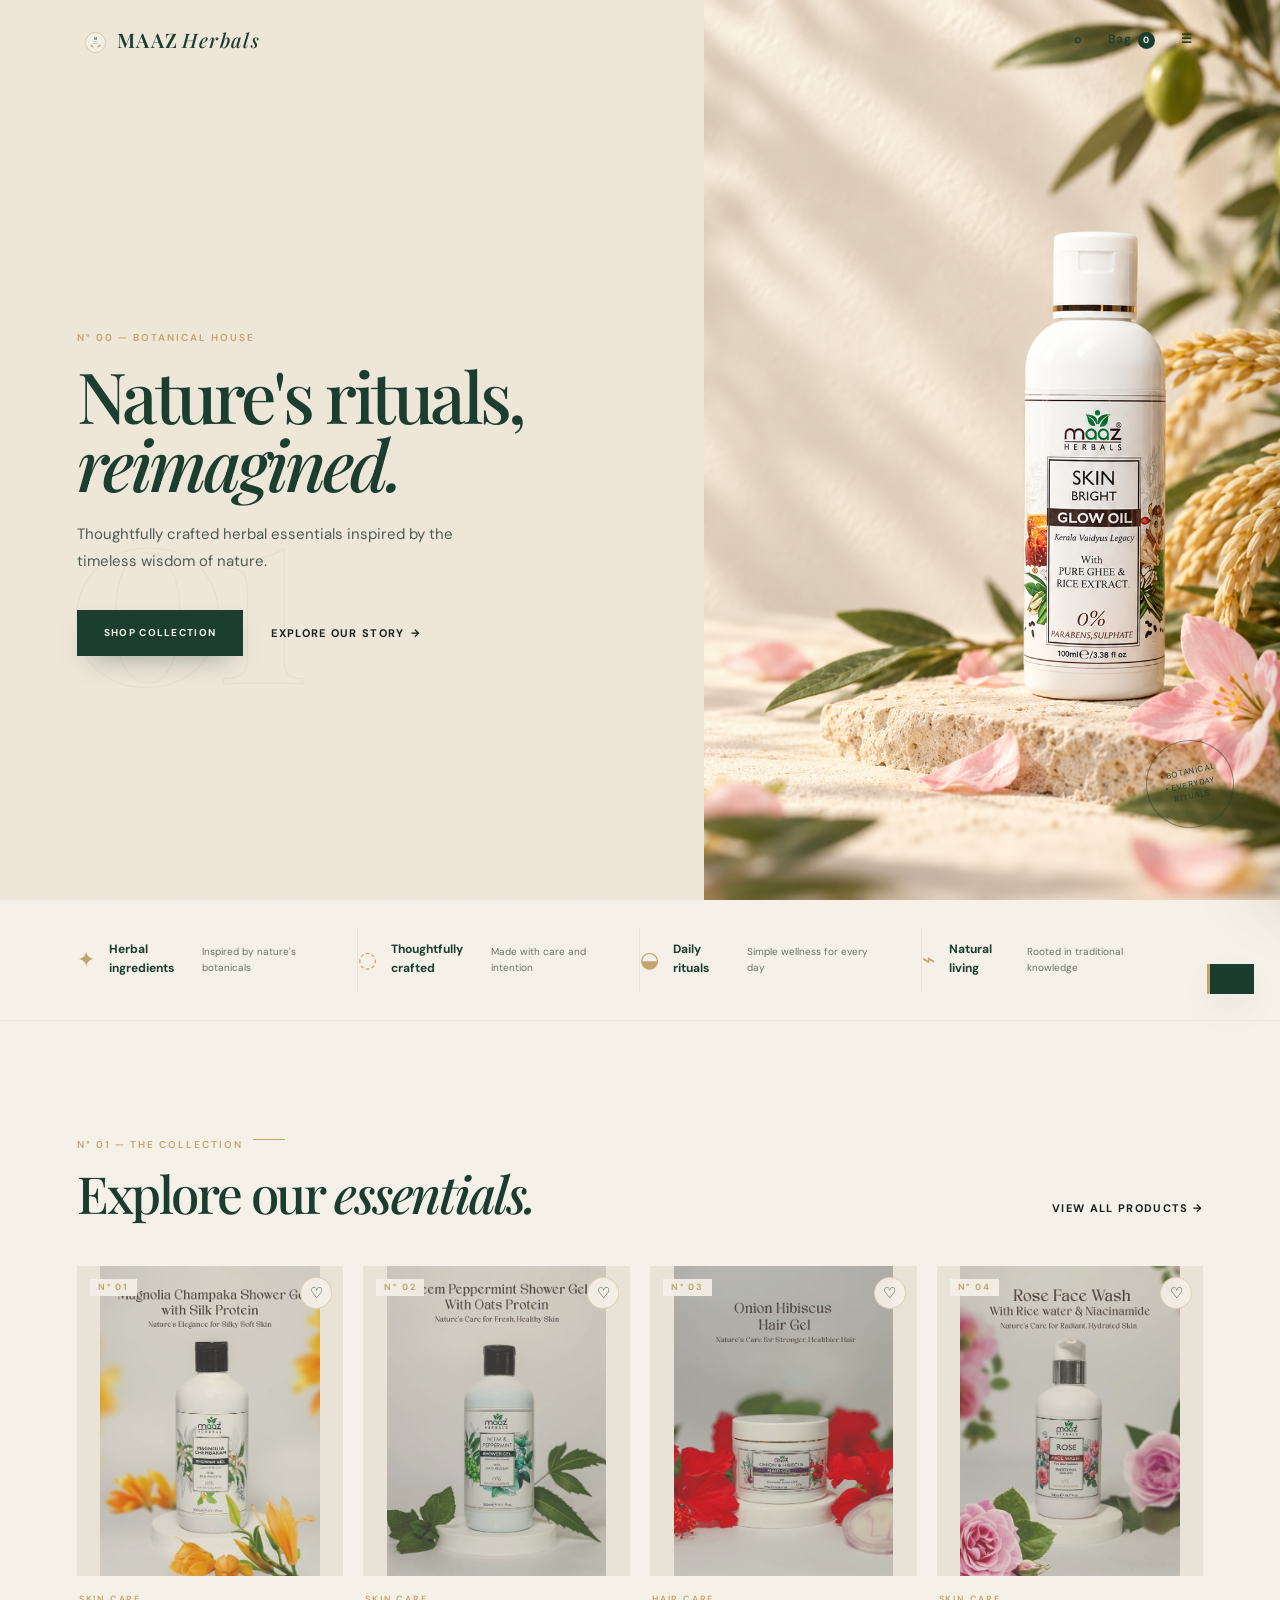
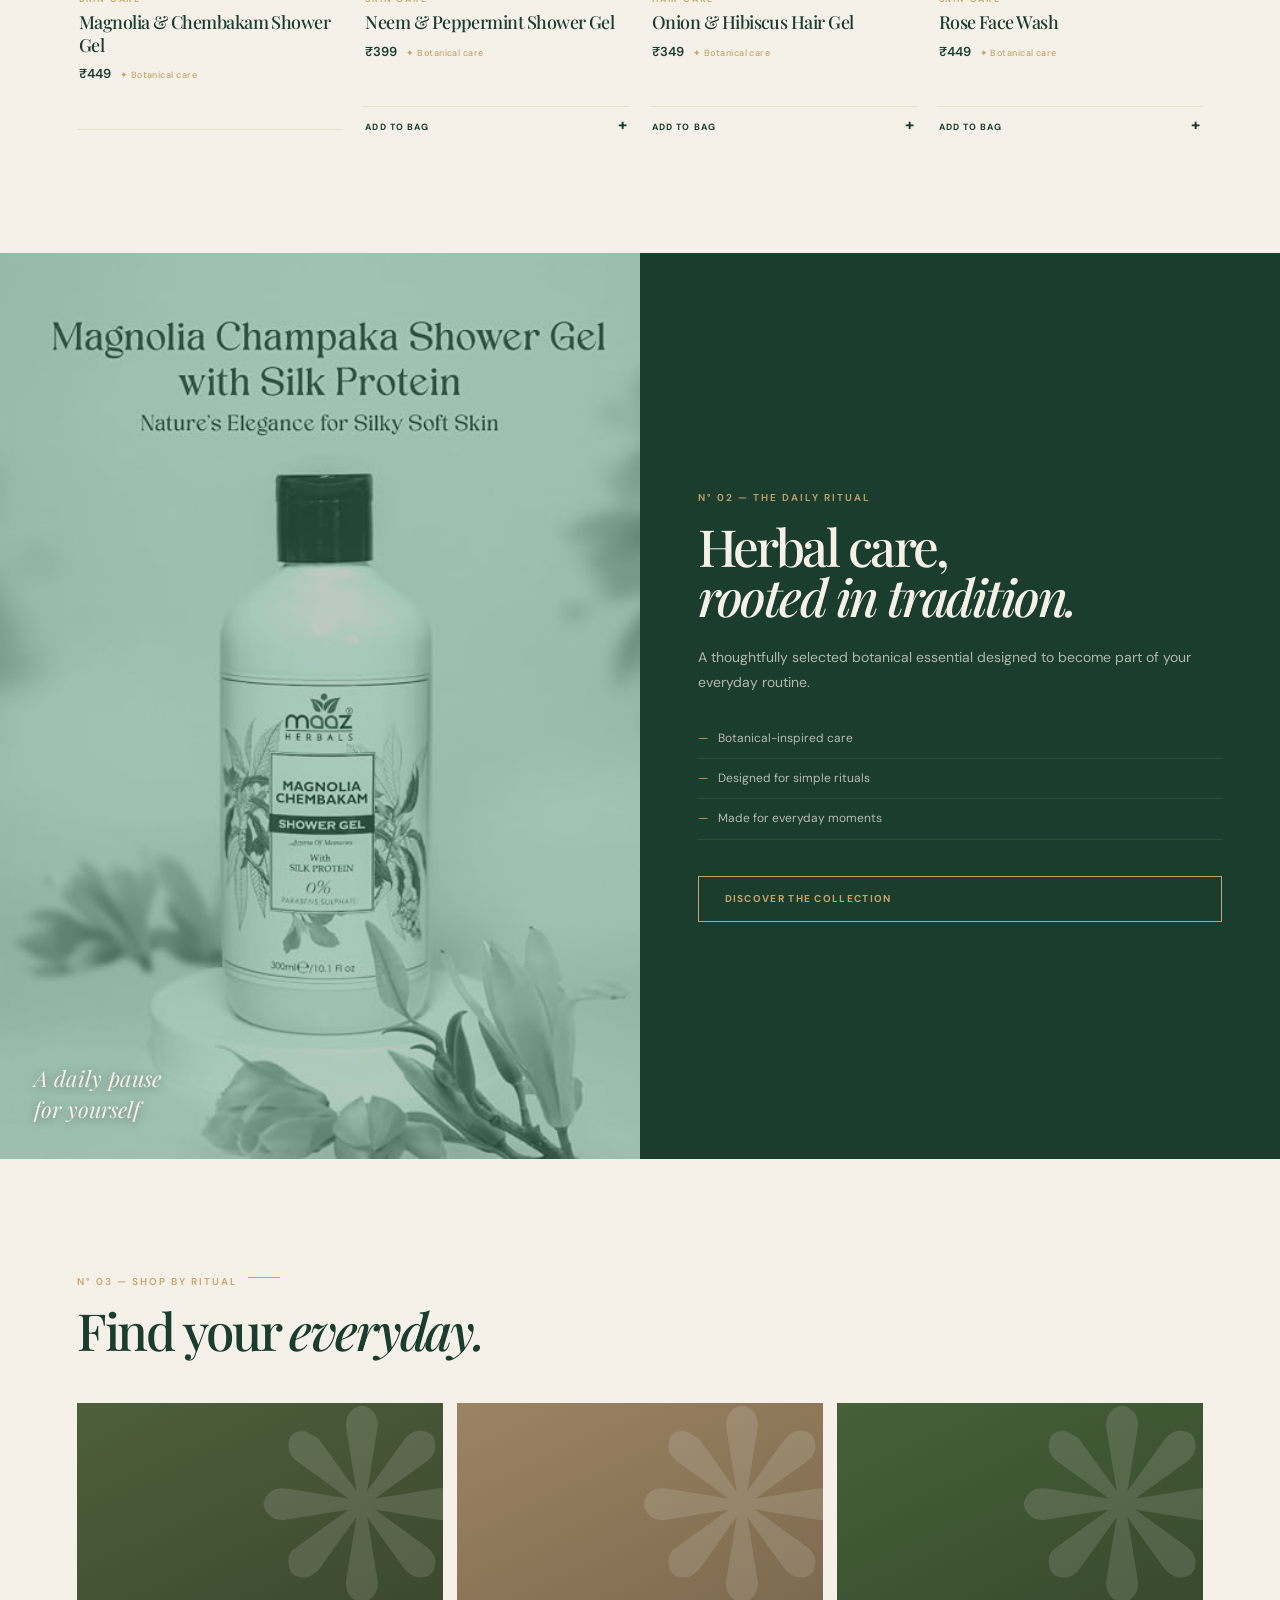
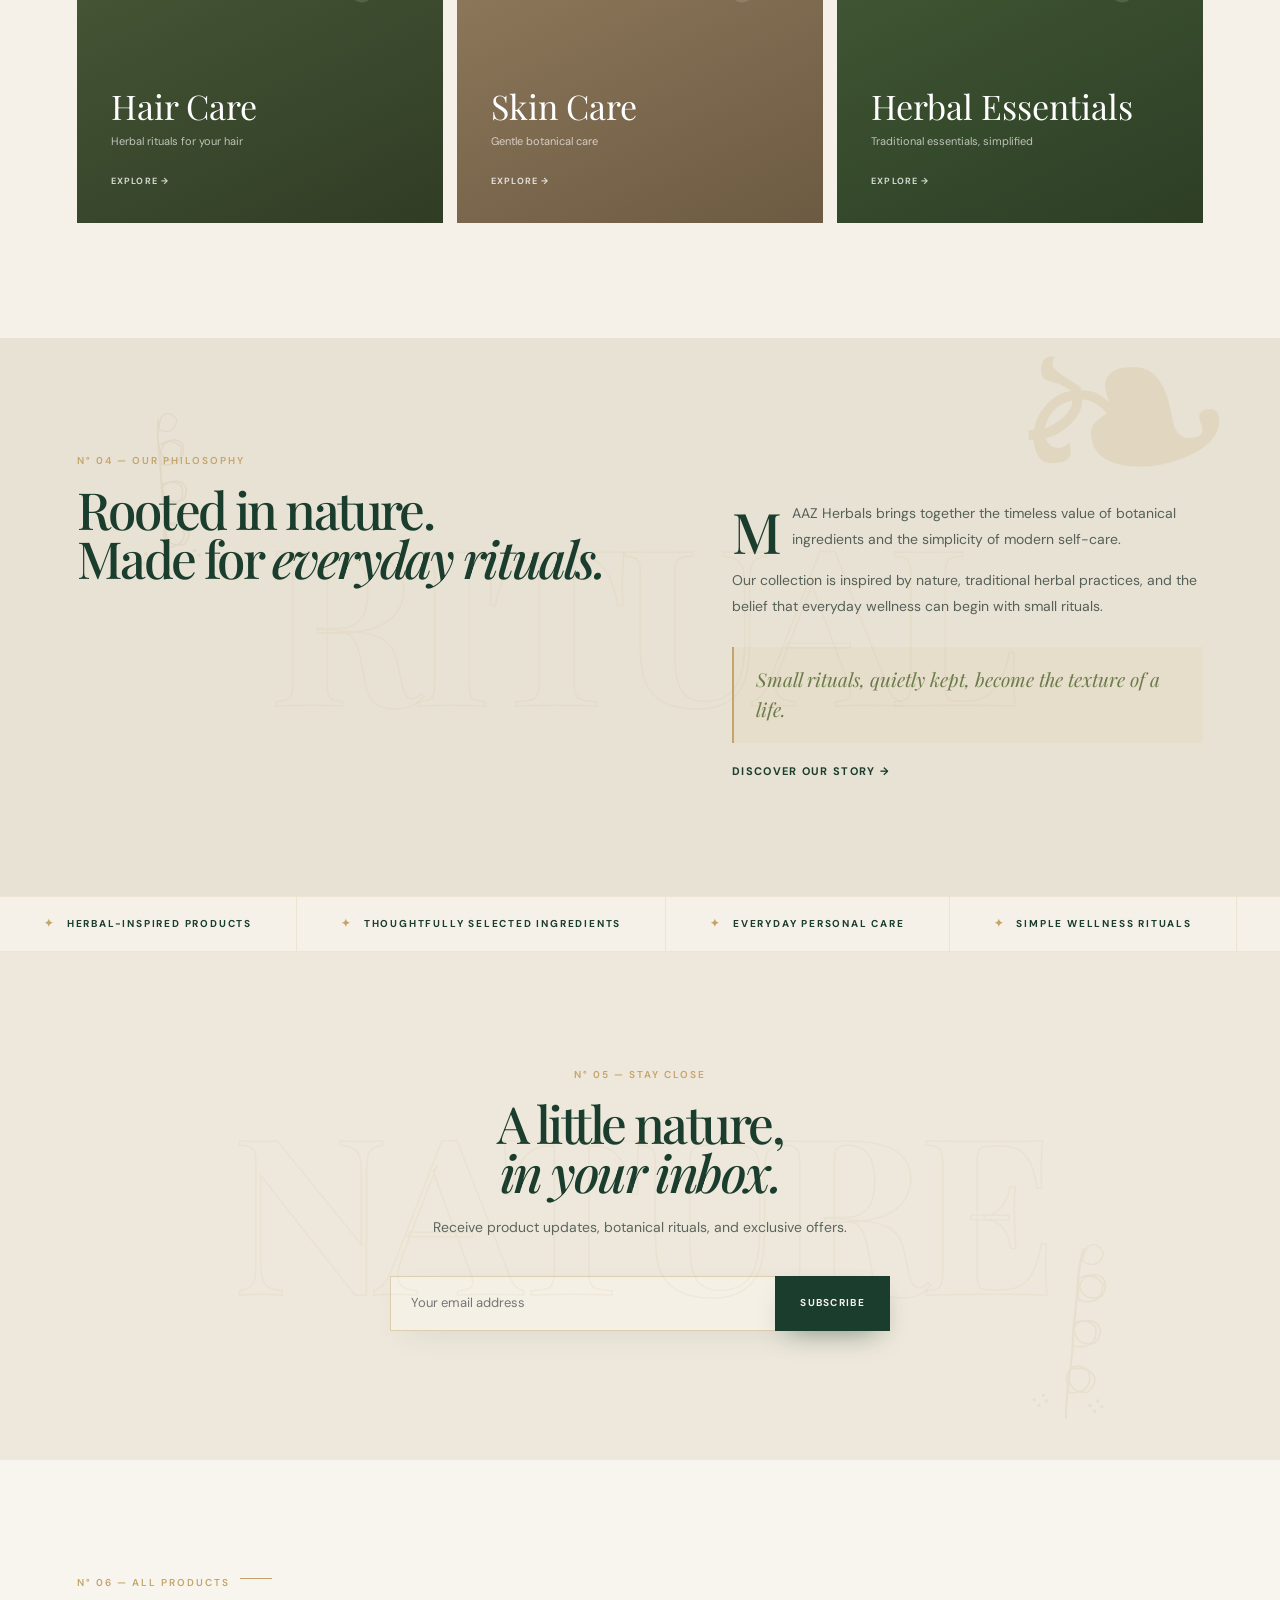
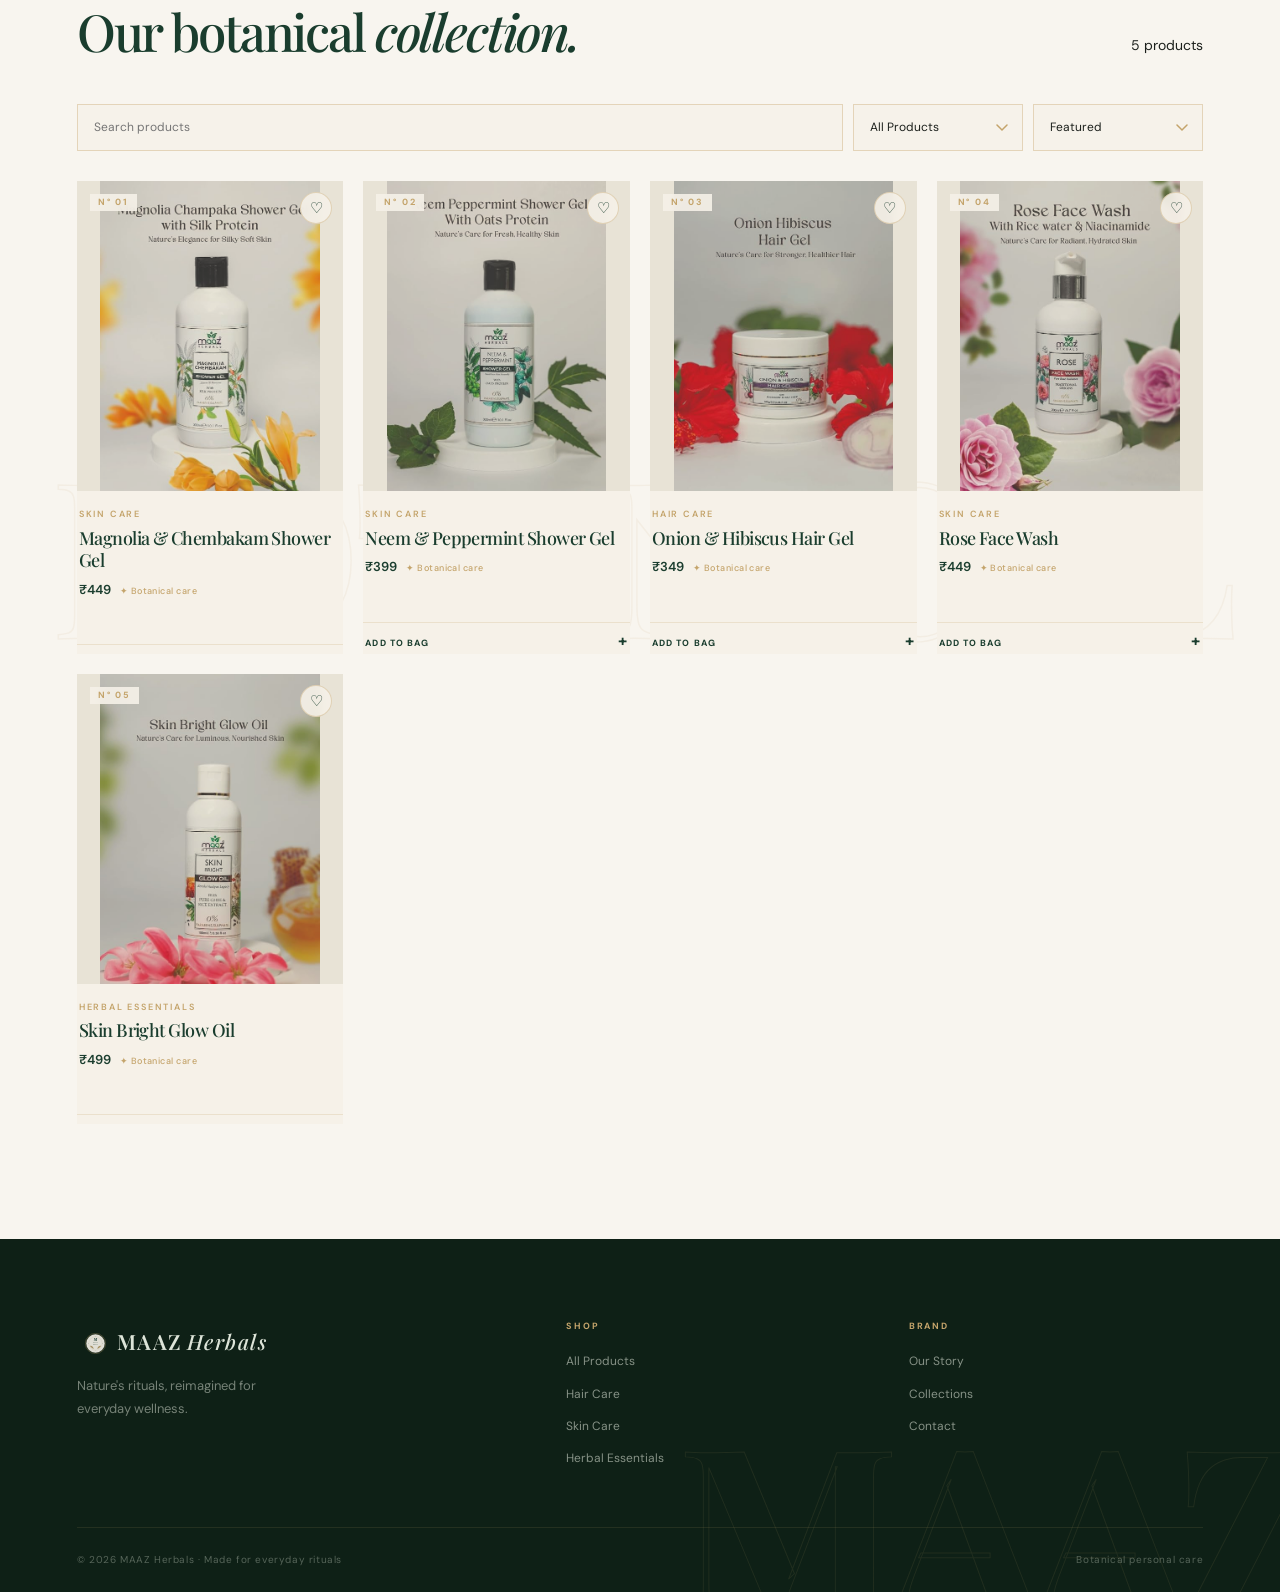
==== commit 5907fe71: "v2" ====
--- a/index.html
+++ b/index.html
@@ -1,38 +1,282 @@
 <!doctype html>
 <html lang="en">
 <head>
-  <meta charset="UTF-8" />
-  <meta name="viewport" content="width=device-width, initial-scale=1.0" />
-  <meta name="description" content="MAAZ Herbals — nature's rituals, reimagined." />
-  <title>MAAZ Herbals — Botanical rituals</title>
+  <meta charset="UTF-8">
+  <meta name="viewport" content="width=device-width, initial-scale=1.0">
+  <meta name="description" content="MAAZ Herbals — nature's rituals, reimagined. Botanical personal care for everyday wellness.">
+  <meta name="theme-color" content="#0e2016">
+  <title>MAAZ Herbals — Botanical Rituals</title>
   <link rel="preconnect" href="https://fonts.googleapis.com">
   <link rel="preconnect" href="https://fonts.gstatic.com" crossorigin>
-  <link href="https://fonts.googleapis.com/css2?family=DM+Sans:wght@400;500;600&family=Playfair+Display:ital,wght@0,500;0,600;1,500;1,600&display=swap" rel="stylesheet">
-  <link rel="stylesheet" href="styles.css" />
-  <link rel="stylesheet" href="page.css" />
-  <link rel="stylesheet" href="campaign.css" />
-  <link rel="stylesheet" href="premium.css" />
+  <link href="https://fonts.googleapis.com/css2?family=DM+Sans:wght@400;500;600;700&family=Playfair+Display:ital,wght@0,500;0,600;1,500;1,600&display=swap" rel="stylesheet">
+  <link rel="stylesheet" href="styles.css">
+  <link rel="stylesheet" href="page.css">
+  <link rel="stylesheet" href="premium.css">
+  <link rel="stylesheet" href="responsive.css">
 </head>
 <body>
-  <div class="loader" id="loader"><img class="loader-seal" src="assets/maaz-seal.svg" alt="MAAZ Herbals seal"><div class="loader-name">MAAZ Herbals</div><div class="loader-line"></div><p>Preparing your botanical ritual...</p></div>
-  <div class="toast" id="toast" role="status"></div>
-  <section class="product-detail" id="detail" aria-hidden="true"><button class="close" data-close="detail">×</button><div id="detailContent"></div></section>
-  <div class="search-panel" id="searchPanel" aria-hidden="true"><button class="close" data-close="searchPanel">×</button><p class="eyebrow">Find your ritual</p><input id="searchInput" placeholder="Search hair oil, powder, skin care..." aria-label="Search products"><div class="search-results" id="searchResults"></div></div>
-  <aside class="cart" id="cart" aria-label="Shopping bag"><button class="close" data-close="cart">×</button><p class="eyebrow">Your botanical basket</p><h2>Shopping bag <span id="cartCount">(0)</span></h2><div id="cartItems"></div><div class="cart-bottom"><div><span>Subtotal</span><strong id="subtotal">₹0</strong></div><small>Shipping calculated at checkout</small><button class="button dark" id="checkout">Checkout</button><button class="text-button" data-close="cart">Continue shopping</button></div></aside>
+
+  <!-- Loader -->
+  <div class="loader" id="loader">
+    <img class="loader-seal" src="assets/maaz-seal.svg" alt="MAAZ Herbals seal">
+    <div class="loader-name">MAAZ Herbals</div>
+    <div class="loader-line"></div>
+    <p>Preparing your botanical ritual...</p>
+  </div>
+
+  <!-- Toast -->
+  <div class="toast" id="toast" role="status" aria-live="polite"></div>
+
+  <!-- Scrim -->
   <div class="scrim" id="scrim"></div>
-  <header class="nav" id="nav"><a class="brand" href="#home"><i class="seal" aria-hidden="true"></i>MAAZ <span>Herbals</span></a><nav><a href="#home">Home</a><a href="#shop">Shop</a><a href="#story">Our Story</a><a href="#collections">Collections</a></nav><div class="nav-actions"><button aria-label="Search" id="openSearch">⌕</button><button class="account" aria-label="Account">♙</button><button aria-label="Shopping bag" id="openCart">Bag <b id="navCount">0</b></button><button class="menu" id="mobileMenu" aria-label="Menu">☰</button></div></header>
+
+  <!-- Cart -->
+  <aside class="cart" id="cart" aria-label="Shopping bag">
+    <button class="close" data-close="cart" aria-label="Close cart">×</button>
+    <p class="eyebrow">Your botanical basket</p>
+    <h2>Shopping bag <span id="cartCount">(0)</span></h2>
+    <div id="cartItems"></div>
+    <div class="cart-bottom">
+      <div><span>Subtotal</span><strong id="subtotal">₹0</strong></div>
+      <small>Shipping calculated at checkout</small>
+      <button class="button dark" id="checkout">Checkout</button>
+      <button class="text-button" data-close="cart">Continue shopping</button>
+    </div>
+  </aside>
+
+  <!-- Search panel -->
+  <div class="search-panel" id="searchPanel" aria-hidden="true">
+    <button class="close" data-close="searchPanel" aria-label="Close search">×</button>
+    <p class="eyebrow">Find your ritual</p>
+    <input id="searchInput" placeholder="Search hair oil, shower gel, face wash..." aria-label="Search products">
+    <div class="search-results" id="searchResults"></div>
+  </div>
+
+  <!-- Navigation -->
+  <header class="nav" id="nav">
+    <a class="brand" href="index.html"><i class="seal" aria-hidden="true"></i>MAAZ <span>Herbals</span></a>
+    <nav aria-label="Main navigation">
+      <a href="index.html">Home</a>
+      <a href="shop.html">Shop</a>
+      <a href="story.html">Our Story</a>
+      <a href="collections.html">Collections</a>
+    </nav>
+    <div class="nav-actions">
+      <button aria-label="Search" id="openSearch">⌕</button>
+      <button aria-label="Shopping bag" id="openCart">Bag <b id="navCount">0</b></button>
+      <button class="menu" id="mobileMenu" aria-label="Open menu" aria-expanded="false">☰</button>
+    </div>
+  </header>
+
   <main id="home">
-    <section class="hero"><div class="hero-copy reveal"><p class="eyebrow">N° 00 — Botanical house</p><h1>Nature’s rituals,<br><em>reimagined.</em></h1><p>Thoughtfully crafted herbal essentials inspired by the timeless wisdom of nature.</p><div class="button-row"><a class="button dark" href="#shop">Shop collection</a><a class="text-button" href="#story">Explore our story <span>→</span></a></div></div><div class="hero-art"><img src="assets/botanical-hero.png" alt="Amber herbal bottle and botanical jar surrounded by leaves"><span class="motif"></span><div class="stamp">• BOTANICAL<br>• EVERYDAY RITUALS</div></div></section>
-    <section class="trust section"><div><i>✦</i><strong>Herbal ingredients</strong><span>Inspired by nature’s botanicals</span></div><div><i>◌</i><strong>Thoughtfully crafted</strong><span>Made with care and intention</span></div><div><i>◒</i><strong>Daily rituals</strong><span>Simple wellness for every day</span></div><div><i>⌁</i><strong>Natural living</strong><span>Rooted in traditional knowledge</span></div></section>
-    <section class="section products-section" id="shop"><div class="section-head"><div class="reveal"><p class="eyebrow">N° 01 — The collection</p><h2>Explore our <em>essentials.</em></h2></div><a href="#shop-all" class="text-button">View all products →</a></div><div class="product-grid" id="featuredProducts"></div></section>
-    <section class="feature section"><div class="feature-image"><img src="assets/botanical-hero.png" alt="Herbal care ritual"><span class="image-note">A daily pause<br>for yourself</span></div><div class="feature-copy reveal"><p class="eyebrow">N° 02 — The daily ritual</p><h2>Herbal care,<br><em>rooted in tradition.</em></h2><p>A thoughtfully selected botanical essential designed to become part of your everyday routine.</p><ul><li>Botanical-inspired care</li><li>Designed for simple rituals</li><li>Made for everyday moments</li></ul><button class="button dark" data-add="1">Discover the ritual — ₹499</button></div></section>
-    <section class="section category-section" id="collections"><div class="section-head"><div class="reveal"><p class="eyebrow">N° 03 — Shop by ritual</p><h2>Find your <em>everyday.</em></h2></div></div><div class="categories"><a href="#shop-all" data-category="Hair Care" class="category hair reveal"><span>Hair Care</span><small>Herbal rituals for your hair</small><b>Explore →</b></a><a href="#shop-all" data-category="Skin Care" class="category skin reveal"><span>Skin Care</span><small>Gentle botanical care</small><b>Explore →</b></a><a href="#shop-all" data-category="Herbal Powders" class="category powder reveal"><span>Herbal Powders</span><small>Traditional essentials, simplified</small><b>Explore →</b></a></div></section>
-    <section class="story reveal" id="story"><span class="motif"></span><div class="story-leaf">❧</div><div class="watermark"><span>RITUAL</span></div><div class="reveal"><p class="eyebrow">N° 04 — Our philosophy</p><h2>Rooted in nature.<br>Made for <em>everyday rituals.</em></h2></div><div class="reveal"><p>MAAZ Herbals brings together the timeless value of botanical ingredients and the simplicity of modern self-care.</p><p>Our collection is inspired by nature, traditional herbal practices, and the belief that everyday wellness can begin with small rituals.</p><blockquote class="pull">Small rituals, quietly kept, become the texture of a life.</blockquote><a class="text-button" href="#shop">Discover our story →</a></div></section>
-    <section class="benefits section"><span>Herbal-inspired products</span><span>Thoughtfully selected ingredients</span><span>Everyday personal care</span><span>Simple wellness rituals</span></section>
-    <section class="newsletter reveal"><span class="motif"></span><div class="watermark"><span>NATURE</span></div><p class="eyebrow">N° 05 — Stay close</p><h2>A little nature,<br><em>in your inbox.</em></h2><p>Receive product updates, botanical rituals, and exclusive offers.</p><form id="newsletterForm"><input type="email" id="email" placeholder="Your email address" required><button class="button dark">Subscribe</button></form><small id="formMessage"></small></section>
-    <section class="shop-all section" id="shop-all"><div class="watermark"><span>BOTANICAL</span></div><div class="section-head"><div class="reveal"><p class="eyebrow">N° 06 — All products</p><h2>Our botanical <em>collection.</em></h2></div><span id="productCount"></span></div><div class="filters"><input id="shopSearch" placeholder="Search products"><select id="categoryFilter"><option>All Products</option><option>Hair Care</option><option>Skin Care</option><option>Herbal Powders</option></select><select id="sortFilter"><option value="featured">Featured</option><option value="low">Price: Low to High</option><option value="high">Price: High to Low</option><option value="name">Name: A–Z</option></select></div><div class="product-grid" id="allProducts"></div></section>
+
+    <!-- Hero -->
+    <section class="hero">
+      <div class="hero-copy reveal">
+        <span class="hero-number" aria-hidden="true">01</span>
+        <p class="eyebrow">N° 00 — Botanical house</p>
+        <h1>Nature's rituals,<br><em>reimagined.</em></h1>
+        <p>Thoughtfully crafted herbal essentials inspired by the timeless wisdom of nature.</p>
+        <div class="button-row">
+          <a class="button dark" href="shop.html">Shop collection</a>
+          <a class="text-button" href="story.html">Explore our story <span>→</span></a>
+        </div>
+      </div>
+      <div class="hero-art">
+        <img src="assets/botanical-hero.png" alt="Amber herbal bottle and botanical jar surrounded by leaves">
+        <span class="motif" aria-hidden="true"></span>
+        <div class="stamp" aria-hidden="true">• BOTANICAL<br>• EVERYDAY RITUALS</div>
+      </div>
+    </section>
+
+    <!-- Trust bar -->
+    <section class="trust" aria-label="Brand values">
+      <div>
+        <i aria-hidden="true">✦</i>
+        <div><strong>Herbal ingredients</strong><span>Inspired by nature's botanicals</span></div>
+      </div>
+      <div>
+        <i aria-hidden="true">◌</i>
+        <div><strong>Thoughtfully crafted</strong><span>Made with care and intention</span></div>
+      </div>
+      <div>
+        <i aria-hidden="true">◒</i>
+        <div><strong>Daily rituals</strong><span>Simple wellness for every day</span></div>
+      </div>
+      <div>
+        <i aria-hidden="true">⌁</i>
+        <div><strong>Natural living</strong><span>Rooted in traditional knowledge</span></div>
+      </div>
+    </section>
+
+    <!-- Featured products -->
+    <section class="section products-section" id="shop">
+      <div class="section-head">
+        <div class="reveal">
+          <p class="eyebrow">N° 01 — The collection</p>
+          <h2>Explore our <em>essentials.</em></h2>
+        </div>
+        <a href="shop.html" class="text-button">View all products →</a>
+      </div>
+      <div class="product-grid" id="featuredProducts"></div>
+    </section>
+
+    <!-- Feature -->
+    <section class="feature">
+      <div class="feature-image">
+        <img src="assets/botanical-hero.png" alt="Herbal care ritual">
+        <span class="image-note">A daily pause<br>for yourself</span>
+      </div>
+      <div class="feature-copy reveal">
+        <p class="eyebrow">N° 02 — The daily ritual</p>
+        <h2>Herbal care,<br><em>rooted in tradition.</em></h2>
+        <p>A thoughtfully selected botanical essential designed to become part of your everyday routine.</p>
+        <ul>
+          <li>Botanical-inspired care</li>
+          <li>Designed for simple rituals</li>
+          <li>Made for everyday moments</li>
+        </ul>
+        <a class="button dark" href="shop.html">Discover the collection</a>
+      </div>
+    </section>
+
+    <!-- Collections -->
+    <section class="section category-section" id="collections">
+      <div class="section-head">
+        <div class="reveal">
+          <p class="eyebrow">N° 03 — Shop by ritual</p>
+          <h2>Find your <em>everyday.</em></h2>
+        </div>
+      </div>
+      <div class="categories">
+        <a href="collections.html" data-category="Hair Care" class="category hair reveal">
+          <span>Hair Care</span>
+          <small>Herbal rituals for your hair</small>
+          <b>Explore →</b>
+        </a>
+        <a href="collections.html" data-category="Skin Care" class="category skin reveal">
+          <span>Skin Care</span>
+          <small>Gentle botanical care</small>
+          <b>Explore →</b>
+        </a>
+        <a href="collections.html" data-category="Herbal Essentials" class="category powder reveal">
+          <span>Herbal Essentials</span>
+          <small>Traditional essentials, simplified</small>
+          <b>Explore →</b>
+        </a>
+      </div>
+    </section>
+
+    <!-- Story -->
+    <section class="story reveal" id="story">
+      <span class="motif" aria-hidden="true"></span>
+      <div class="story-leaf" aria-hidden="true">❧</div>
+      <div class="watermark"><span>RITUAL</span></div>
+      <div class="reveal">
+        <p class="eyebrow">N° 04 — Our philosophy</p>
+        <h2>Rooted in nature.<br>Made for <em>everyday rituals.</em></h2>
+      </div>
+      <div class="reveal">
+        <p>MAAZ Herbals brings together the timeless value of botanical ingredients and the simplicity of modern self-care.</p>
+        <p>Our collection is inspired by nature, traditional herbal practices, and the belief that everyday wellness can begin with small rituals.</p>
+        <blockquote class="pull">Small rituals, quietly kept, become the texture of a life.</blockquote>
+        <a class="text-button" href="story.html" style="margin-top:20px">Discover our story →</a>
+      </div>
+    </section>
+
+    <!-- Benefits marquee -->
+    <section class="benefits" aria-label="Brand highlights">
+      <div class="benefits-track">
+        <div class="benefits-item">Herbal-inspired products</div>
+        <div class="benefits-item">Thoughtfully selected ingredients</div>
+        <div class="benefits-item">Everyday personal care</div>
+        <div class="benefits-item">Simple wellness rituals</div>
+        <div class="benefits-item">Botanical personal care</div>
+        <div class="benefits-item">Nature's daily essentials</div>
+        <!-- Duplicate for seamless loop -->
+        <div class="benefits-item">Herbal-inspired products</div>
+        <div class="benefits-item">Thoughtfully selected ingredients</div>
+        <div class="benefits-item">Everyday personal care</div>
+        <div class="benefits-item">Simple wellness rituals</div>
+        <div class="benefits-item">Botanical personal care</div>
+        <div class="benefits-item">Nature's daily essentials</div>
+      </div>
+    </section>
+
+    <!-- Newsletter -->
+    <section class="newsletter reveal">
+      <span class="motif" aria-hidden="true"></span>
+      <div class="watermark"><span>NATURE</span></div>
+      <p class="eyebrow">N° 05 — Stay close</p>
+      <h2>A little nature,<br><em>in your inbox.</em></h2>
+      <p>Receive product updates, botanical rituals, and exclusive offers.</p>
+      <form id="newsletterForm" novalidate>
+        <input type="email" id="email" placeholder="Your email address" required aria-label="Email address">
+        <button class="button dark" type="submit">Subscribe</button>
+      </form>
+      <small id="formMessage"></small>
+    </section>
+
+    <!-- Shop all -->
+    <section class="shop-all section" id="shop-all">
+      <div class="watermark"><span>BOTANICAL</span></div>
+      <div class="section-head">
+        <div class="reveal">
+          <p class="eyebrow">N° 06 — All products</p>
+          <h2>Our botanical <em>collection.</em></h2>
+        </div>
+        <span id="productCount"></span>
+      </div>
+      <div class="filters">
+        <input id="shopSearch" placeholder="Search products" aria-label="Search products">
+        <select id="categoryFilter" aria-label="Filter by category">
+          <option>All Products</option>
+          <option>Hair Care</option>
+          <option>Skin Care</option>
+          <option>Herbal Essentials</option>
+        </select>
+        <select id="sortFilter" aria-label="Sort products">
+          <option value="featured">Featured</option>
+          <option value="low">Price: Low to High</option>
+          <option value="high">Price: High to Low</option>
+          <option value="name">Name: A–Z</option>
+        </select>
+      </div>
+      <div class="product-grid" id="allProducts"></div>
+    </section>
+
   </main>
-  <footer><b class="foot-mark">MAAZ</b><a class="brand" href="#home"><i class="seal" aria-hidden="true"></i>MAAZ <span>Herbals</span></a><p>Nature’s rituals, reimagined.</p><div><a href="#shop">Shop</a><a href="#story">Our Story</a><a href="#collections">Collections</a><a href="#home">Contact</a></div><small>© 2026 MAAZ Herbals · Made for everyday rituals</small></footer>
+
+  <!-- Footer -->
+  <footer>
+    <b class="foot-mark" aria-hidden="true">MAAZ</b>
+    <div class="foot-brand">
+      <a class="brand" href="index.html"><i class="seal" aria-hidden="true"></i>MAAZ <span>Herbals</span></a>
+      <p>Nature's rituals, reimagined for everyday wellness.</p>
+    </div>
+    <div class="foot-col">
+      <h4>Shop</h4>
+      <ul>
+        <li><a href="shop.html">All Products</a></li>
+        <li><a href="collections.html">Hair Care</a></li>
+        <li><a href="collections.html">Skin Care</a></li>
+        <li><a href="collections.html">Herbal Essentials</a></li>
+      </ul>
+    </div>
+    <div class="foot-col">
+      <h4>Brand</h4>
+      <ul>
+        <li><a href="story.html">Our Story</a></li>
+        <li><a href="collections.html">Collections</a></li>
+        <li><a href="#">Contact</a></li>
+      </ul>
+    </div>
+    <div class="foot-bottom">
+      <small>© 2026 MAAZ Herbals · Made for everyday rituals</small>
+      <small>Botanical personal care</small>
+    </div>
+  </footer>
+
   <script src="app.js"></script>
 </body>
 </html>
--- a/styles.css
+++ b/styles.css
@@ -1,2 +1,992 @@
-:root{--forest:#183c32;--dark:#102c25;--sage:#aab8a0;--olive:#737d4f;--cream:#f7f3ea;--beige:#e9e0d2;--gold:#b49a68;--ink:#242824;--serif:'Playfair Display',Georgia,serif;--sans:'DM Sans',Arial,sans-serif}*{box-sizing:border-box}html{scroll-behavior:smooth}body{margin:0;background:var(--cream);color:var(--ink);font-family:var(--sans);font-size:14px;line-height:1.5}.locked{overflow:hidden}a{color:inherit;text-decoration:none}button,input,select{font:inherit}.loader{position:fixed;z-index:30;inset:0;background:var(--dark);color:var(--cream);display:grid;place-content:center;text-align:center;transition:opacity .7s,visibility .7s}.loader.done{opacity:0;visibility:hidden}.loader-mark{font:100px var(--serif);line-height:.8}.loader-name{font:16px var(--serif);letter-spacing:.15em;margin-top:14px}.loader-line{width:130px;border-top:1px solid var(--gold);margin:24px auto 14px;animation:line 2s ease-in-out infinite}.loader p,.eyebrow{font-size:10px;letter-spacing:.16em;text-transform:uppercase}.loader p{opacity:.65}@keyframes line{50%{width:20px}}.nav{height:82px;position:fixed;z-index:15;top:0;left:0;right:0;padding:0 5.5vw;display:flex;align-items:center;justify-content:space-between;color:var(--forest);transition:.3s}.nav.scrolled{height:66px;background:rgba(247,243,234,.94);border-bottom:1px solid #ded8cb;backdrop-filter:blur(8px)}.brand{font:600 21px var(--serif);letter-spacing:.06em}.brand span{font-style:italic;font-weight:500}.nav nav{display:flex;gap:31px;font-size:12px}.nav nav a:hover{color:var(--olive)}.nav-actions{display:flex;gap:16px;align-items:center}.nav button{background:none;border:0;color:inherit;cursor:pointer;font-size:13px;padding:6px}.nav button b{background:var(--forest);color:white;border-radius:50%;font-size:9px;padding:2px 5px}.menu{display:none}.hero{min-height:760px;display:grid;grid-template-columns:1.05fr .95fr;background:var(--beige);overflow:hidden}.hero-copy{padding:185px 7vw 80px;max-width:720px}.eyebrow{color:var(--olive);margin:0 0 17px;font-weight:600}.hero h1,h2{font:500 clamp(40px,5.1vw,76px)/.98 var(--serif);letter-spacing:-.045em;margin:0;color:var(--forest)}em{font-weight:500}.hero-copy>p:not(.eyebrow){max-width:400px;margin:28px 0;color:#47534b;font-size:15px}.button-row{display:flex;align-items:center;gap:27px}.button{border:1px solid var(--forest);background:transparent;color:var(--forest);padding:14px 22px;text-transform:uppercase;letter-spacing:.1em;font-size:10px;font-weight:600;cursor:pointer;transition:.25s;display:inline-block}.button.dark{background:var(--forest);color:var(--cream)}.button:hover{transform:translateY(-2px);background:var(--olive);border-color:var(--olive);color:white}.text-button{border:0;background:none;padding:0;cursor:pointer;font-size:11px;text-transform:uppercase;letter-spacing:.1em;font-weight:600}.text-button span{font-size:17px}.hero-art{position:relative;background:#d9dacd;overflow:hidden}.hero-art img{width:100%;height:100%;object-fit:cover;object-position:70% center;mix-blend-mode:multiply}.stamp{position:absolute;right:9%;bottom:9%;width:92px;height:92px;border:1px solid var(--forest);border-radius:50%;display:grid;place-content:center;text-align:center;color:var(--forest);font:9px/1.5 var(--sans);letter-spacing:.08em;transform:rotate(-12deg)}.section{padding:110px 7vw}.trust{display:grid;grid-template-columns:repeat(4,1fr);padding-top:37px;padding-bottom:37px;border-bottom:1px solid #d9d5ca;gap:20px}.trust div{display:grid;grid-template-columns:26px 1fr;align-items:center;border-right:1px solid #d9d5ca}.trust div:last-child{border:0}.trust i{grid-row:span 2;color:var(--olive);font-style:normal;font-size:20px}.trust strong{font-size:12px}.trust span{font-size:11px;color:#697168}.section-head{display:flex;justify-content:space-between;align-items:end;margin-bottom:42px}.section-head h2{font-size:45px}.product-grid{display:grid;grid-template-columns:repeat(4,1fr);gap:17px}.card{position:relative}.product-visual{background:#e6e1d4;height:310px;display:grid;place-items:center;overflow:hidden}.mock{position:relative;box-shadow:13px 18px 22px #7776;transition:transform .4s;display:grid;place-items:center;color:#eee;text-align:center;font:bold 11px var(--serif);letter-spacing:.12em}.card:hover .mock{transform:translateY(-8px) rotate(-2deg)}.mock i{font-weight:400}.mock.oil{width:92px;height:210px;background:linear-gradient(90deg,#513725,#9b673a,#3b261d);border-radius:9px 9px 18px 18px}.mock.oil:before{content:'';position:absolute;top:-28px;width:39px;height:30px;background:#28261d;border-radius:4px}.mock.jar{width:150px;height:115px;border-radius:8px 8px 25px 25px;background:#48604a}.mock.jar:before{content:'';position:absolute;top:-16px;width:162px;height:22px;background:#203c32;border-radius:5px}.mock.powder{width:145px;height:150px;background:#e9dac1;clip-path:polygon(9% 0,91% 0,100% 100%,0 100%);color:var(--forest)}.mock.bottle{width:105px;height:190px;background:#d9d1b9;border-radius:15px 15px 25px 25px;color:var(--forest)}.mock.bottle:before{content:'';position:absolute;top:-38px;width:35px;height:40px;border-radius:3px;background:#263c30}.mock span{position:relative;z-index:1}.card .eyebrow{margin:17px 0 4px;font-size:9px}.card h3{margin:0;font:500 19px var(--serif)}.price{font-size:12px;margin:7px 0 14px}.price small{margin-left:8px;color:var(--olive);font-size:9px}.add{border:0;border-top:1px solid #cfc9ba;width:100%;padding:12px 0;background:none;text-align:left;text-transform:uppercase;letter-spacing:.1em;font-size:9px;font-weight:bold;cursor:pointer}.add span{float:right;font-size:17px;line-height:9px}.wish{position:absolute;z-index:1;right:10px;top:9px;border:0;background:none;font-size:24px;color:var(--forest);cursor:pointer}.feature{background:var(--forest);color:var(--cream);display:grid;grid-template-columns:1fr 1fr;padding:0}.feature-image{height:600px;position:relative;overflow:hidden}.feature-image img{width:100%;height:100%;object-fit:cover;mix-blend-mode:screen;opacity:.8}.image-note{position:absolute;bottom:35px;left:35px;font:italic 20px var(--serif)}.feature-copy{padding:100px 10%;align-self:center}.feature h2{color:var(--cream);font-size:49px}.feature-copy>p:not(.eyebrow){color:#d7dfd4;margin:26px 0}.feature-copy ul{list-style:'—  ';padding-left:18px;margin:24px 0 33px;color:#d7dfd4;font-size:12px}.feature .button{border-color:var(--cream)}.categories{display:grid;grid-template-columns:repeat(3,1fr);gap:16px}.category{height:400px;display:flex;flex-direction:column;justify-content:end;padding:30px;color:white;position:relative;overflow:hidden;background:#677950}.category:before{content:'❋';font:280px/1 var(--serif);position:absolute;right:-35px;top:-45px;opacity:.18;transition:.5s}.category:hover:before{transform:scale(1.12) rotate(12deg)}.category.skin{background:#9a8767}.category.powder{background:#4d6040}.category span{font:32px var(--serif);z-index:1}.category small{margin:7px 0 22px;z-index:1}.category b{font-size:10px;letter-spacing:.1em;text-transform:uppercase;z-index:1}.story{padding:130px 14vw;background:#e4dfd1;display:grid;grid-template-columns:1.2fr 1fr;gap:90px;position:relative;overflow:hidden}.story h2{font-size:47px}.story>div:last-of-type{padding-top:50px;color:#576159}.story .text-button{margin-top:15px;color:var(--forest)}.story-leaf{position:absolute;right:4%;top:-60px;color:#bdc3b1;font:270px var(--serif);opacity:.55}.benefits{display:flex;justify-content:space-between;padding-top:28px;padding-bottom:28px;border-bottom:1px solid #d9d5ca;border-top:1px solid #d9d5ca;text-transform:uppercase;color:var(--forest);font-size:10px;letter-spacing:.08em}.benefits span:before{content:'✦';color:var(--gold);margin-right:8px}.newsletter{text-align:center;padding:120px 20px;background:#f0ebdf}.newsletter h2{font-size:54px}.newsletter>p:not(.eyebrow){color:#5c655c}.newsletter form{display:flex;max-width:480px;margin:28px auto 10px}.newsletter input,.filters input,.filters select{border:1px solid #bfbbae;background:transparent;padding:15px;font-size:12px;outline-color:var(--forest)}.newsletter input{flex:1;border-right:0}.newsletter .button{padding:14px 18px}.newsletter small{color:var(--olive)}.shop-all{background:#fbf9f3}.filters{display:flex;gap:10px;margin-bottom:28px}.filters input{flex:1}.filters select{min-width:160px}.cart,.search-panel{position:fixed;z-index:22;background:var(--cream);top:0;bottom:0;right:0;width:min(440px,100%);padding:55px 34px 30px;transform:translateX(105%);transition:transform .4s cubic-bezier(.2,.8,.2,1);box-shadow:-15px 0 30px #0002;overflow:auto}.search-panel{left:0;width:100%;transform:translateY(-105%);text-align:center;padding:100px 10vw}.cart.open,.search-panel.open{transform:none}.close{position:absolute;right:25px;top:20px;border:0;background:none;font-size:29px;cursor:pointer}.cart h2{font-size:36px;margin-bottom:30px}.cart-bottom{position:sticky;bottom:-30px;background:var(--cream);padding:20px 0 0;border-top:1px solid #d4cec0}.cart-bottom>div{display:flex;justify-content:space-between;font-size:13px}.cart-bottom small{display:block;color:#647064;margin:8px 0 15px}.cart-bottom .button{width:100%;margin-bottom:15px}.cart-bottom .text-button{display:block;margin:auto}.cart-item{display:grid;grid-template-columns:80px 1fr;gap:15px;margin:17px 0}.cart-item .mock{transform:scale(.55);margin:-45px auto}.cart-item>div:nth-child(2){padding-top:4px}.cart-item strong,.cart-item small{display:block;font-size:12px}.cart-item small{color:#657064;margin:4px 0}.qty{display:flex;align-items:center;gap:8px}.qty button{border:1px solid #cbc5b8;background:none;width:23px;height:23px;cursor:pointer}.qty .remove{width:auto;padding:0 6px;border:0;font-size:9px;text-transform:uppercase}.scrim{position:fixed;z-index:20;inset:0;background:#102c2588;opacity:0;pointer-events:none;transition:.25s}.scrim.open{opacity:1;pointer-events:auto}.search-panel input{width:min(700px,100%);font:34px var(--serif);border:0;border-bottom:1px solid var(--forest);padding:15px 0}.search-results{max-width:700px;margin:28px auto;text-align:left;display:grid;grid-template-columns:repeat(3,1fr);gap:15px}.search-results button{border:0;background:#eee8db;padding:12px;display:flex;align-items:center;gap:5px;text-align:left;cursor:pointer}.search-results .mock{transform:scale(.32);width:60px;height:75px;margin:-25px}.search-results small{display:block;color:#617063;font-size:9px;margin-top:3px}.search-results b{margin-left:auto}.empty{grid-column:1/-1;padding:40px 0;color:#667167;text-align:center}.cart-empty{padding:80px 0;text-align:left}.toast{position:fixed;z-index:40;right:25px;bottom:25px;background:var(--forest);color:white;padding:16px 20px;font-size:12px;transform:translateY(120px);transition:.3s;box-shadow:0 8px 20px #0003}.toast.show{transform:none}footer{padding:55px 7vw 30px;background:var(--dark);color:#e8ebdf;display:grid;grid-template-columns:1fr 1fr;gap:15px}footer p{color:#b6c0b3;margin:0}footer div{display:flex;gap:20px;justify-content:end;font-size:11px;text-transform:uppercase;letter-spacing:.08em}footer small{grid-column:1/-1;border-top:1px solid #406055;padding-top:20px;color:#afbaad;font-size:9px}@media(max-width:800px){.nav{height:65px;padding:0 5vw}.nav nav{display:none;position:absolute;top:65px;left:0;right:0;padding:20px 5vw;background:var(--cream);border-top:1px solid #ddd;flex-direction:column}.nav nav.mobile-open{display:flex}.account{display:none}.menu{display:block!important}.hero{grid-template-columns:1fr;min-height:auto}.hero-copy{padding:125px 7vw 55px}.hero-art{height:480px}.trust{grid-template-columns:1fr 1fr}.trust div:nth-child(2){border:0}.trust div:nth-child(-n+2){padding-bottom:15px;border-bottom:1px solid #d9d5ca}.trust div:nth-child(n+3){padding-top:15px}.product-grid{grid-template-columns:repeat(2,1fr)}.feature{grid-template-columns:1fr}.feature-image{height:360px}.feature-copy{padding:65px 7vw}.categories{grid-template-columns:1fr}.category{height:280px}.story{grid-template-columns:1fr;padding:90px 8vw;gap:25px}.story>div:last-of-type{padding-top:0}.benefits{flex-wrap:wrap;gap:18px}.filters{flex-wrap:wrap}.filters input{flex-basis:100%}.filters select{flex:1}.search-results{grid-template-columns:1fr 1fr}}@media(max-width:430px){.nav-actions{gap:4px}.nav-actions button{font-size:11px}.hero h1{font-size:47px}.section{padding:75px 5vw}.section-head h2,.feature h2,.story h2{font-size:38px}.product-visual{height:220px}.card h3{font-size:16px}.trust{padding-left:5vw;padding-right:5vw}.trust div{grid-template-columns:22px 1fr}.newsletter{padding:80px 20px}.newsletter h2{font-size:42px}.newsletter form{display:block}.newsletter input{width:100%;border-right:1px solid #bfbbae;margin-bottom:8px}.newsletter .button{width:100%}.search-panel{padding:90px 6vw}.search-panel input{font-size:25px}footer{grid-template-columns:1fr}footer div{justify-content:flex-start;flex-wrap:wrap}}
-@media(prefers-reduced-motion:reduce){*,*:before,*:after{animation:none!important;transition:none!important}html{scroll-behavior:auto}}
+/* ================================================================
+   MAAZ HERBALS — Core Design System
+   Tokens · Base · Components · Layout
+   ================================================================ */
+
+/* 1. Design Tokens ----------------------------------------- */
+:root {
+  --forest:   #1a3d2e;
+  --dark:     #0e2016;
+  --sage:     #8fa490;
+  --olive:    #6b7c4a;
+  --cream:    #f6f1e8;
+  --beige:    #ede6d9;
+  --warm:     #d8d0c0;
+  --gold:     #c4a46b;
+  --gold-lt:  #d4b87e;
+  --ink:      #1c201c;
+  --mist:     rgba(246,241,232,.96);
+
+  --serif: 'Playfair Display', Georgia, serif;
+  --sans:  'DM Sans', Arial, sans-serif;
+  --ease:  cubic-bezier(.2,.8,.2,1);
+
+  --pad-v: clamp(80px, 9vw, 130px);
+  --pad-h: clamp(24px, 6vw, 88px);
+}
+
+/* 2. Reset & Base ------------------------------------------ */
+*, *::before, *::after { box-sizing: border-box; margin: 0; padding: 0; }
+html { scroll-behavior: smooth; }
+body {
+  background: var(--cream);
+  color: var(--ink);
+  font-family: var(--sans);
+  font-size: 14px;
+  line-height: 1.6;
+  overflow-x: hidden;
+}
+.locked { overflow: hidden; }
+a { color: inherit; text-decoration: none; }
+button, input, select, textarea { font: inherit; }
+img { max-width: 100%; height: auto; display: block; }
+
+/* 3. Typography -------------------------------------------- */
+h1, h2, h3 {
+  font-family: var(--serif);
+  font-weight: 500;
+  letter-spacing: -.045em;
+  line-height: .96;
+  color: var(--forest);
+}
+h1 { font-size: clamp(40px, 5.5vw, 82px); }
+h2 { font-size: clamp(34px, 4vw, 66px); }
+h3 { font-size: clamp(18px, 1.8vw, 24px); }
+em { font-style: italic; font-weight: 500; }
+
+.eyebrow {
+  font-size: 10px;
+  font-weight: 600;
+  letter-spacing: .22em;
+  text-transform: uppercase;
+  color: var(--gold);
+  display: block;
+  margin-bottom: 16px;
+}
+
+/* 4. Loader ------------------------------------------------ */
+.loader {
+  position: fixed;
+  z-index: 50;
+  inset: 0;
+  background: var(--dark);
+  color: var(--cream);
+  display: grid;
+  place-content: center;
+  text-align: center;
+  transition: opacity .7s var(--ease), visibility .7s;
+}
+.loader.done { opacity: 0; visibility: hidden; pointer-events: none; }
+
+.loader-seal {
+  width: 110px;
+  height: 110px;
+  object-fit: contain;
+  margin: 0 auto 18px;
+  animation: seal-pulse 3.2s ease-in-out infinite;
+}
+@keyframes seal-pulse {
+  0%, 100% { transform: rotate(0deg) scale(1); }
+  50%       { transform: rotate(8deg) scale(1.05); }
+}
+.loader-name {
+  font: 500 12px/1 var(--serif);
+  letter-spacing: .3em;
+  text-transform: uppercase;
+  color: var(--gold);
+  margin-bottom: 24px;
+}
+.loader-line {
+  height: 1px;
+  background: linear-gradient(90deg, transparent, var(--gold), transparent);
+  margin: 0 auto 20px;
+  animation: loader-sweep 1.8s ease-in-out infinite;
+}
+@keyframes loader-sweep {
+  0%   { width: 16px;  opacity: .3; }
+  50%  { width: 110px; opacity: 1;  }
+  100% { width: 16px;  opacity: .3; }
+}
+.loader p {
+  font-size: 9px;
+  letter-spacing: .22em;
+  text-transform: uppercase;
+  opacity: .45;
+}
+
+/* 5. Navigation -------------------------------------------- */
+.nav {
+  position: fixed;
+  z-index: 40;
+  top: 0; left: 0; right: 0;
+  height: 80px;
+  padding: 0 var(--pad-h);
+  display: flex;
+  justify-content: space-between;
+  align-items: center;
+  color: var(--forest);
+  transition: height .4s var(--ease), background .4s, box-shadow .4s;
+}
+.nav.scrolled {
+  height: 62px;
+  pointer-events: none;
+}
+.nav.scrolled .brand,
+.nav.scrolled .nav-actions {
+  pointer-events: auto;
+  background: var(--mist);
+  backdrop-filter: blur(16px) saturate(1.5);
+  box-shadow: 0 8px 24px -12px rgba(14,32,22,.25);
+  border: 1px solid rgba(196,164,107,.3);
+  border-radius: 999px;
+}
+
+.brand {
+  font: 600 20px/1 var(--serif);
+  letter-spacing: .07em;
+  display: flex;
+  align-items: center;
+  gap: 4px;
+  transition: opacity .3s, background .4s, box-shadow .4s, border-color .4s;
+  z-index: 30; /* Ensure brand is above menu if needed */
+  border: 1px solid transparent;
+  padding: 8px 16px;
+  margin-left: -16px;
+}
+.brand span { font-style: italic; font-weight: 500; }
+.brand:hover { opacity: .72; }
+
+.nav nav {
+  position: fixed;
+  top: 0;
+  right: 0;
+  height: 100vh;
+  height: 100dvh;
+  width: clamp(300px, 50vw, 500px); /* Half screen, but minimum 300px for mobile */
+  max-width: 80vw; /* On very small screens, avoid covering everything */
+  background: var(--cream);
+  display: flex;
+  flex-direction: column;
+  justify-content: center;
+  align-items: center;
+  gap: 40px;
+  box-shadow: -24px 0 70px rgba(14,32,22,.1);
+  transform: translateX(100%);
+  transition: transform 0.5s var(--ease);
+  z-index: 25;
+}
+.nav nav.mobile-open {
+  transform: translateX(0);
+}
+.nav nav a {
+  font-size: clamp(24px, 4vw, 42px);
+  font-family: var(--serif);
+  font-weight: 500;
+  letter-spacing: .02em;
+  color: var(--forest);
+  position: relative;
+  opacity: 0;
+  transform: translateY(20px);
+  transition: opacity 0.4s var(--ease), transform 0.4s var(--ease);
+}
+.nav nav.mobile-open a {
+  opacity: 1;
+  transform: translateY(0);
+}
+/* Staggered delays */
+.nav nav.mobile-open a:nth-child(1) { transition-delay: 0.1s; }
+.nav nav.mobile-open a:nth-child(2) { transition-delay: 0.2s; }
+.nav nav.mobile-open a:nth-child(3) { transition-delay: 0.3s; }
+.nav nav.mobile-open a:nth-child(4) { transition-delay: 0.4s; }
+.nav nav.mobile-open a:nth-child(5) { transition-delay: 0.5s; }
+
+.nav nav a::after {
+  content: '';
+  position: absolute;
+  left: 0; bottom: 4px;
+  height: 2px; width: 100%;
+  background: var(--gold);
+  transform: scaleX(0);
+  transform-origin: left;
+  transition: transform .4s var(--ease);
+}
+.nav nav a:hover::after { transform: scaleX(1); }
+
+.nav-actions {
+  justify-self: end;
+  display: flex;
+  align-items: center;
+  gap: 6px;
+  z-index: 30; /* Ensure actions are above the menu background */
+  transition: background .4s, box-shadow .4s, border-color .4s;
+  border: 1px solid transparent;
+  padding: 6px 12px;
+  margin-right: -12px;
+}
+.nav button {
+  background: none;
+  border: 0;
+  color: inherit;
+  cursor: pointer;
+  padding: 6px 10px;
+  font-size: 12px;
+  font-weight: 600;
+  letter-spacing: .04em;
+  transition: color .25s;
+}
+.nav button:hover { color: var(--gold); }
+.nav button b {
+  display: inline-flex;
+  align-items: center;
+  justify-content: center;
+  background: var(--forest);
+  color: white;
+  border-radius: 50%;
+  font-size: 9px;
+  width: 17px; height: 17px;
+  margin-left: 3px;
+  transition: background .25s;
+}
+.nav button:hover b { background: var(--gold); }
+.account { display: none; }
+.menu { 
+  display: flex; 
+  font-size: 22px; 
+  padding: 4px 6px; 
+  align-items: center; 
+  justify-content: center;
+}
+
+/* 6. Hero -------------------------------------------------- */
+.hero {
+  min-height: 100svh;
+  display: grid;
+  grid-template-columns: 1.1fr .9fr;
+  background: var(--beige);
+  overflow: hidden;
+}
+.hero-copy {
+  padding: clamp(100px, 13vw, 190px) var(--pad-h) 80px;
+  display: flex;
+  flex-direction: column;
+  justify-content: center;
+  max-width: 700px;
+  position: relative;
+}
+.hero-number {
+  font: 700 clamp(140px, 20vw, 290px)/1 var(--serif);
+  color: transparent;
+  -webkit-text-stroke: 1px rgba(196,164,107,.13);
+  position: absolute;
+  left: calc(var(--pad-h) - 12px);
+  top: 50%;
+  transform: translateY(-56%);
+  pointer-events: none;
+  letter-spacing: -.07em;
+  user-select: none;
+  z-index: 0;
+}
+.hero h1 { position: relative; z-index: 1; margin-bottom: 24px; }
+.hero-copy .eyebrow { position: relative; z-index: 1; }
+.hero-copy > p:not(.eyebrow) {
+  max-width: 380px;
+  color: #4e5b52;
+  font-size: 15px;
+  line-height: 1.78;
+  margin-bottom: 36px;
+  position: relative;
+  z-index: 1;
+}
+.button-row {
+  display: flex;
+  align-items: center;
+  gap: 28px;
+  flex-wrap: wrap;
+  position: relative;
+  z-index: 1;
+}
+.hero-art {
+  position: relative;
+  background: #d0cbbd;
+  overflow: hidden;
+}
+.hero-art img {
+  width: 100%; height: 100%;
+  object-fit: cover;
+  object-position: center;
+  transition: transform 9s ease;
+}
+.hero-art:hover img { transform: scale(1.05); }
+.stamp {
+  position: absolute;
+  right: 8%; bottom: 8%;
+  width: 88px; height: 88px;
+  border: 1px solid rgba(26,61,46,.5);
+  border-radius: 50%;
+  display: grid;
+  place-content: center;
+  text-align: center;
+  color: var(--forest);
+  font: 8px/1.6 var(--sans);
+  letter-spacing: .09em;
+  text-transform: uppercase;
+  transform: rotate(-12deg);
+  transition: transform .7s var(--ease);
+}
+.hero-art:hover .stamp { transform: rotate(0deg); }
+
+/* 7. Buttons ----------------------------------------------- */
+.button {
+  display: inline-block;
+  border: 1px solid var(--forest);
+  background: transparent;
+  color: var(--forest);
+  padding: 14px 26px;
+  text-transform: uppercase;
+  letter-spacing: .13em;
+  font-size: 10px;
+  font-weight: 700;
+  cursor: pointer;
+  transition: all .32s var(--ease);
+  position: relative;
+  overflow: hidden;
+  white-space: nowrap;
+}
+.button::before {
+  content: '';
+  position: absolute;
+  top: 0; left: -130%;
+  width: 60%; height: 100%;
+  background: linear-gradient(100deg, transparent, rgba(247,243,232,.5), transparent);
+  transform: skewX(-18deg);
+  transition: left .5s ease;
+}
+.button:hover::before { left: 150%; }
+.button.dark {
+  background: var(--forest);
+  color: var(--cream);
+  border-color: var(--forest);
+  box-shadow: 0 8px 24px -12px rgba(26,61,46,.45);
+}
+.button:hover {
+  background: var(--olive);
+  border-color: var(--olive);
+  color: white;
+  transform: translateY(-2px);
+  box-shadow: 0 14px 28px -10px rgba(107,124,74,.4);
+}
+.button.dark:hover { box-shadow: 0 14px 28px -10px rgba(26,61,46,.45); }
+.button.buy { border-color: var(--forest); color: var(--forest); }
+
+.text-button {
+  border: 0;
+  background: none;
+  padding: 0;
+  cursor: pointer;
+  font-size: 11px;
+  font-weight: 700;
+  text-transform: uppercase;
+  letter-spacing: .12em;
+  color: inherit;
+  position: relative;
+  display: inline-flex;
+  align-items: center;
+  gap: 6px;
+  transition: color .3s;
+}
+.text-button::after {
+  content: '';
+  position: absolute;
+  left: 0; bottom: -3px;
+  height: 1px; width: 100%;
+  background: var(--gold);
+  transform: scaleX(0);
+  transform-origin: left;
+  transition: transform .4s var(--ease);
+}
+.text-button:hover { color: var(--gold); }
+.text-button:hover::after { transform: scaleX(1); }
+
+/* 8. Trust bar --------------------------------------------- */
+.trust {
+  display: grid;
+  grid-template-columns: repeat(4, 1fr);
+  padding: 28px var(--pad-h);
+  border-bottom: 1px solid rgba(196,164,107,.18);
+  background: var(--cream);
+}
+.trust div {
+  display: flex;
+  align-items: center;
+  gap: 14px;
+  padding: 6px 24px 6px 0;
+  border-right: 1px solid rgba(196,164,107,.18);
+}
+.trust div:last-child { border-right: 0; }
+.trust i {
+  font-style: normal;
+  color: var(--gold);
+  font-size: 22px;
+  flex-shrink: 0;
+  line-height: 1;
+}
+.trust strong { font-size: 12px; font-weight: 700; display: block; color: var(--forest); margin-bottom: 2px; }
+.trust span   { font-size: 10px; color: #6a726a; display: block; }
+
+/* 9. Section base ------------------------------------------ */
+.section { padding: var(--pad-v) var(--pad-h); }
+.section-head {
+  display: flex;
+  justify-content: space-between;
+  align-items: flex-end;
+  margin-bottom: 48px;
+  gap: 20px;
+}
+
+/* 10. Product grid + cards --------------------------------- */
+.product-grid {
+  display: grid;
+  grid-template-columns: repeat(4, 1fr);
+  gap: 20px;
+}
+.products-section { background: var(--cream); }
+
+.card {
+  position: relative;
+  background: var(--cream);
+  overflow: hidden;
+  transition: transform .45s var(--ease), box-shadow .45s var(--ease);
+}
+.card:hover {
+  transform: translateY(-6px);
+  box-shadow: 0 32px 56px -22px rgba(14,32,22,.18);
+}
+.card::after {
+  content: '';
+  position: absolute;
+  bottom: 0; left: 0;
+  height: 2px; width: 0;
+  background: linear-gradient(90deg, var(--gold), var(--olive));
+  transition: width .55s var(--ease);
+}
+.card:hover::after { width: 100%; }
+
+.card-number {
+  position: absolute;
+  top: 13px; left: 13px;
+  z-index: 3;
+  font: 700 9px/1 var(--sans);
+  letter-spacing: .2em;
+  color: var(--gold);
+  background: rgba(246,241,232,.9);
+  backdrop-filter: blur(4px);
+  padding: 4px 8px;
+}
+
+.product-visual {
+  display: block;
+  background: #eae5d8;
+  height: 310px;
+  overflow: hidden;
+  position: relative;
+  cursor: pointer;
+  border: 0;
+  width: 100%;
+}
+.product-image {
+  width: 100%; height: 100%;
+  object-fit: contain;
+  mix-blend-mode: multiply;
+  transition: transform .65s var(--ease);
+  display: block;
+}
+.card:hover .product-image { transform: scale(1.09) translateY(-6px); }
+
+.wish {
+  position: absolute;
+  z-index: 3;
+  right: 11px; top: 11px;
+  border: 1px solid rgba(196,164,107,.4);
+  background: rgba(246,241,232,.9);
+  backdrop-filter: blur(4px);
+  font-size: 15px;
+  color: var(--forest);
+  cursor: pointer;
+  width: 32px; height: 32px;
+  display: grid;
+  place-items: center;
+  border-radius: 50%;
+  transition: all .28s;
+}
+.wish:hover { background: var(--gold); color: white; border-color: var(--gold); }
+
+.card .eyebrow { margin: 16px 0 5px; font-size: 9px; padding: 0 2px; }
+.card h3 { font: 500 18px/1.25 var(--serif); letter-spacing: -.03em; padding: 0 2px; }
+.price { font-size: 13px; font-weight: 600; color: var(--forest); margin: 8px 0 0; padding: 0 2px; }
+.price small { font-size: 9px; color: var(--gold); margin-left: 6px; letter-spacing: .05em; font-weight: 500; }
+
+.add {
+  border: 0;
+  border-top: 1px solid rgba(196,164,107,.22);
+  width: 100%;
+  padding: 13px 2px;
+  background: none;
+  text-align: left;
+  text-transform: uppercase;
+  letter-spacing: .12em;
+  font-size: 9px;
+  font-weight: 700;
+  cursor: pointer;
+  color: var(--forest);
+  margin-top: 12px;
+  transition: color .25s, background .25s, padding-left .3s;
+}
+.add:hover { background: var(--forest); color: var(--cream); padding-left: 8px; }
+.add span { float: right; font-size: 16px; line-height: 9px; }
+
+/* 11. Feature section -------------------------------------- */
+.feature {
+  background: var(--forest);
+  color: var(--cream);
+  display: grid;
+  grid-template-columns: 1fr 1fr;
+  padding: 0;
+}
+.feature-image {
+  position: relative;
+  overflow: hidden;
+  min-height: 540px;
+}
+.feature-image img {
+  width: 100%; height: 100%;
+  object-fit: cover;
+  mix-blend-mode: luminosity;
+  opacity: .72;
+  transition: transform 8s ease, opacity .6s;
+}
+.feature:hover .feature-image img { transform: scale(1.05); opacity: .84; }
+.image-note {
+  position: absolute;
+  bottom: 34px; left: 34px;
+  font: italic 22px/1.4 var(--serif);
+  color: var(--cream);
+  text-shadow: 0 2px 10px rgba(0,0,0,.35);
+}
+.feature-copy {
+  padding: clamp(64px, 9%, 120px) clamp(44px, 9%, 100px);
+  display: flex;
+  flex-direction: column;
+  justify-content: center;
+}
+.feature h2 { color: var(--cream); }
+.feature-copy > p:not(.eyebrow) { color: rgba(246,241,232,.68); margin: 24px 0; font-size: 14px; line-height: 1.8; }
+.feature-copy ul { list-style: none; padding: 0; margin: 0 0 36px; }
+.feature-copy ul li {
+  padding: 10px 0;
+  border-bottom: 1px solid rgba(196,164,107,.15);
+  font-size: 12px;
+  color: rgba(246,241,232,.7);
+  display: flex;
+  align-items: center;
+  gap: 10px;
+}
+.feature-copy ul li::before { content: '—'; color: var(--gold); }
+.feature .button { border-color: var(--gold); color: var(--gold); }
+.feature .button:hover { background: var(--gold); color: var(--dark); border-color: var(--gold); }
+
+/* 12. Categories ------------------------------------------- */
+.category-section { background: var(--cream); }
+.categories {
+  display: grid;
+  grid-template-columns: repeat(3, 1fr);
+  gap: 14px;
+}
+.category {
+  height: 420px;
+  display: flex;
+  flex-direction: column;
+  justify-content: flex-end;
+  padding: 34px;
+  color: white;
+  position: relative;
+  overflow: hidden;
+  cursor: pointer;
+  transition: transform .5s var(--ease), box-shadow .5s var(--ease);
+}
+.category:hover { transform: translateY(-5px); box-shadow: 0 28px 52px -16px rgba(14,32,22,.35); }
+.category.hair  { background: linear-gradient(155deg, #4e5f3c, #303d25); }
+.category.skin  { background: linear-gradient(155deg, #9b8464, #6c5a42); }
+.category.powder{ background: linear-gradient(155deg, #476039, #2d3e25); }
+.category::before {
+  content: '❋';
+  font: 260px/1 var(--serif);
+  position: absolute;
+  right: -28px; top: -42px;
+  opacity: .12;
+  transition: transform .65s var(--ease), opacity .4s;
+}
+.category:hover::before { transform: scale(1.12) rotate(10deg); opacity: .22; }
+.category::after {
+  content: '';
+  position: absolute;
+  bottom: 0; left: 0;
+  height: 3px; width: 0;
+  background: linear-gradient(90deg, var(--gold), var(--gold-lt));
+  transition: width .55s var(--ease);
+}
+.category:hover::after { width: 100%; }
+.category span  { font: 34px/1 var(--serif); z-index: 1; display: block; margin-bottom: 10px; }
+.category small { font-size: 11px; color: rgba(255,255,255,.68); z-index: 1; display: block; margin-bottom: 24px; line-height: 1.6; }
+.category b     { font-size: 9px; letter-spacing: .13em; text-transform: uppercase; z-index: 1; color: rgba(255,255,255,.78); }
+
+/* 13. Story ------------------------------------------------ */
+.story {
+  padding: var(--pad-v) var(--pad-h);
+  background: #e8e2d4;
+  display: grid;
+  grid-template-columns: 1.2fr 1fr;
+  gap: clamp(40px, 7vw, 110px);
+  position: relative;
+  overflow: hidden;
+}
+.story-leaf {
+  position: absolute;
+  right: 3%; top: -80px;
+  font: 280px/1 var(--serif);
+  color: rgba(196,164,107,.18);
+  pointer-events: none;
+  user-select: none;
+}
+.story h2 { position: relative; z-index: 1; }
+.story > div:last-of-type { padding-top: 48px; color: #566058; }
+.story > div:last-of-type p { font-size: 14px; line-height: 1.82; margin-bottom: 16px; }
+.story .text-button { color: var(--forest); margin-top: 18px; }
+.pull {
+  font: italic clamp(16px, 1.5vw, 21px)/1.55 var(--serif);
+  color: var(--olive);
+  margin: 28px 0 0;
+  padding: 18px 22px;
+  border-left: 2px solid var(--gold);
+  background: rgba(196,164,107,.08);
+}
+
+/* 14. Benefits marquee ------------------------------------- */
+.benefits {
+  overflow: hidden;
+  border-top: 1px solid rgba(196,164,107,.18);
+  border-bottom: 1px solid rgba(196,164,107,.18);
+  background: var(--cream);
+}
+.benefits-track {
+  display: flex;
+  width: max-content;
+  animation: marquee 30s linear infinite;
+}
+.benefits-track:hover { animation-play-state: paused; }
+.benefits-item {
+  display: flex;
+  align-items: center;
+  gap: 12px;
+  padding: 18px 44px;
+  white-space: nowrap;
+  font-size: 10px;
+  font-weight: 700;
+  text-transform: uppercase;
+  letter-spacing: .18em;
+  color: var(--forest);
+  border-right: 1px solid rgba(196,164,107,.18);
+}
+.benefits-item::before { content: '✦'; color: var(--gold); font-size: 11px; flex-shrink: 0; }
+@keyframes marquee {
+  from { transform: translateX(0); }
+  to   { transform: translateX(-50%); }
+}
+
+/* 15. Newsletter ------------------------------------------- */
+.newsletter {
+  text-align: center;
+  padding: var(--pad-v) var(--pad-h);
+  background: #ede8db;
+  position: relative;
+  overflow: hidden;
+}
+.newsletter h2 { margin-bottom: 18px; }
+.newsletter > p:not(.eyebrow) { color: #5c655c; max-width: 440px; margin: 0 auto 36px; font-size: 14px; line-height: 1.75; }
+.newsletter form {
+  display: flex;
+  max-width: 500px;
+  margin: 0 auto 14px;
+  box-shadow: 0 10px 36px -16px rgba(26,61,46,.15);
+}
+.newsletter input {
+  flex: 1;
+  border: 1px solid rgba(196,164,107,.45);
+  border-right: 0;
+  background: rgba(246,241,232,.9);
+  padding: 16px 20px;
+  font-size: 13px;
+  outline: none;
+  transition: border-color .3s, background .3s;
+}
+.newsletter input:focus { border-color: var(--gold); background: var(--cream); }
+.newsletter .button { padding: 16px 24px; }
+.newsletter small { color: var(--olive); font-size: 10px; letter-spacing: .06em; }
+#formMessage { display: block; margin-top: 12px; }
+
+/* 16. Filters ---------------------------------------------- */
+.filters { display: flex; gap: 10px; margin-bottom: 30px; }
+.filters input { flex: 1; }
+.filters select { min-width: 170px; }
+.filters input, .filters select {
+  border: 1px solid rgba(196,164,107,.38);
+  background: rgba(246,241,232,.65);
+  padding: 13px 16px;
+  font-size: 12px;
+  outline: none;
+  color: var(--ink);
+  transition: border-color .3s, background .3s;
+  -webkit-appearance: none;
+  appearance: none;
+}
+.filters select {
+  background-image: url("data:image/svg+xml,%3Csvg xmlns='http://www.w3.org/2000/svg' width='12' height='8' viewBox='0 0 12 8'%3E%3Cpath d='M1 1l5 5 5-5' stroke='%23c4a46b' stroke-width='1.5' fill='none' stroke-linecap='round'/%3E%3C/svg%3E");
+  background-repeat: no-repeat;
+  background-position: right 14px center;
+  padding-right: 38px;
+  cursor: pointer;
+}
+.filters input:focus, .filters select:focus { border-color: var(--gold); background: rgba(246,241,232,.95); }
+
+/* 17. Shop all --------------------------------------------- */
+.shop-all { background: #f8f5ef; position: relative; overflow: hidden; }
+
+/* 18. Cart ------------------------------------------------- */
+.cart {
+  position: fixed;
+  z-index: 45;
+  top: 0; right: 0; bottom: 0;
+  width: min(460px, 100%);
+  background: var(--cream);
+  padding: 70px 36px 30px;
+  transform: translateX(110%);
+  transition: transform .48s var(--ease);
+  box-shadow: -24px 0 70px rgba(14,32,22,.1);
+  overflow-y: auto;
+  overscroll-behavior: contain;
+}
+.cart.open { transform: none; }
+.cart > .eyebrow { margin-bottom: 8px; }
+.cart h2 { font-size: clamp(28px, 3vw, 40px); margin-bottom: 28px; }
+
+.close {
+  position: absolute;
+  right: 20px; top: 20px;
+  border: 0;
+  background: none;
+  font-size: 26px;
+  cursor: pointer;
+  color: var(--forest);
+  width: 38px; height: 38px;
+  display: grid;
+  place-items: center;
+  border-radius: 50%;
+  transition: background .25s, color .25s;
+  line-height: 1;
+}
+.close:hover { background: var(--forest); color: var(--cream); }
+
+.cart-item {
+  display: grid;
+  grid-template-columns: 88px 1fr;
+  gap: 16px;
+  padding: 18px 0;
+  border-bottom: 1px solid rgba(196,164,107,.18);
+}
+.cart-item img { width: 88px; height: 88px; object-fit: contain; background: #eae5d8; mix-blend-mode: multiply; }
+.cart-item strong { display: block; font-size: 13px; font-weight: 600; color: var(--forest); margin-bottom: 4px; }
+.cart-item small  { display: block; font-size: 11px; color: #6a7268; }
+
+.qty { display: flex; align-items: center; gap: 7px; margin-top: 10px; }
+.qty button {
+  border: 1px solid rgba(196,164,107,.4);
+  background: none;
+  width: 26px; height: 26px;
+  cursor: pointer; font-size: 13px;
+  display: grid; place-items: center;
+  transition: all .22s;
+}
+.qty button:hover { background: var(--forest); color: white; border-color: var(--forest); }
+.qty .remove { width: auto; border: 0; padding: 0; font-size: 9px; font-weight: 700; text-transform: uppercase; letter-spacing: .1em; color: #a09890; margin-left: 4px; }
+.qty .remove:hover { background: none; color: #c0392b; }
+
+.cart-bottom {
+  position: sticky;
+  bottom: -30px;
+  background: var(--cream);
+  padding: 20px 0 0;
+  border-top: 1px solid rgba(196,164,107,.25);
+  margin-top: 10px;
+}
+.cart-bottom > div { display: flex; justify-content: space-between; align-items: center; font-size: 13px; font-weight: 600; color: var(--forest); }
+.cart-bottom small { display: block; color: #6d7570; margin: 8px 0 16px; font-size: 10px; letter-spacing: .04em; }
+.cart-bottom .button { width: 100%; margin-bottom: 12px; text-align: center; display: block; }
+.cart-bottom .text-button { display: block; text-align: center; margin: 0 auto; }
+
+.cart-empty { padding: 60px 0; }
+.cart-empty strong { font: 500 18px var(--serif); display: block; margin-bottom: 8px; color: var(--forest); }
+.cart-empty p { color: #6a7268; }
+.empty { text-align: center; padding: 40px 0; color: #6a7268; font-size: 13px; }
+
+/* 19. Search panel ----------------------------------------- */
+.search-panel {
+  position: fixed;
+  z-index: 45;
+  inset: 0;
+  background: rgba(246,241,232,.98);
+  padding: 110px 10vw 60px;
+  transform: translateY(-110%);
+  transition: transform .48s var(--ease);
+  text-align: center;
+  overflow-y: auto;
+  backdrop-filter: blur(12px);
+}
+.search-panel.open { transform: none; }
+.search-panel > .eyebrow { margin-bottom: 20px; }
+.search-panel input {
+  width: min(680px, 100%);
+  font: 500 34px/1.3 var(--serif);
+  border: 0;
+  border-bottom: 2px solid var(--gold);
+  background: none;
+  padding: 12px 0;
+  outline: none;
+  color: var(--forest);
+  letter-spacing: -.03em;
+}
+.search-results {
+  max-width: 680px;
+  margin: 36px auto 0;
+  text-align: left;
+  display: grid;
+  grid-template-columns: repeat(3, 1fr);
+  gap: 14px;
+}
+.search-results a {
+  display: flex;
+  align-items: center;
+  gap: 12px;
+  background: var(--beige);
+  padding: 14px;
+  transition: background .25s, transform .25s;
+}
+.search-results a:hover { background: var(--warm); transform: translateY(-2px); }
+.search-results img { width: 54px; height: 54px; object-fit: contain; background: #eae5d8; flex-shrink: 0; mix-blend-mode: multiply; }
+.search-results span { font-size: 12px; font-weight: 600; color: var(--forest); display: block; }
+.search-results small { display: block; color: #6a7268; font-size: 10px; margin-top: 3px; }
+
+/* 20. Scrim ------------------------------------------------ */
+.scrim {
+  position: fixed;
+  z-index: 35;
+  inset: 0;
+  background: rgba(14,32,22,.55);
+  opacity: 0;
+  pointer-events: none;
+  transition: opacity .35s;
+}
+.scrim.open { opacity: 1; pointer-events: auto; backdrop-filter: blur(4px); }
+
+/* 21. Toast ------------------------------------------------ */
+.toast {
+  position: fixed;
+  z-index: 60;
+  right: 26px; bottom: 26px;
+  background: var(--forest);
+  color: var(--cream);
+  padding: 15px 22px;
+  font-size: 12px;
+  font-weight: 600;
+  letter-spacing: .04em;
+  transform: translateY(120px);
+  transition: transform .38s var(--ease);
+  box-shadow: 0 14px 36px -12px rgba(14,32,22,.4);
+  border-left: 3px solid var(--gold);
+}
+.toast.show { transform: none; }
+
+/* 22. Watermark -------------------------------------------- */
+.watermark {
+  position: absolute;
+  inset: 0;
+  display: grid;
+  place-items: center;
+  pointer-events: none;
+  z-index: 0;
+}
+.watermark span {
+  font: 700 clamp(100px, 17vw, 250px)/1 var(--serif);
+  color: transparent;
+  -webkit-text-stroke: 1.5px rgba(196,164,107,.09);
+  letter-spacing: -.04em;
+  user-select: none;
+}
+
+/* 23. Footer ----------------------------------------------- */
+footer {
+  padding: clamp(52px, 6.5vw, 88px) var(--pad-h) 0;
+  background: var(--dark);
+  color: #dde4d8;
+  display: grid;
+  grid-template-columns: 1.5fr 1fr 1fr;
+  gap: 48px;
+  position: relative;
+  overflow: hidden;
+}
+.foot-brand .brand { color: #dde4d8; font-size: 21px; margin-bottom: 14px; display: flex; }
+.foot-brand p { color: rgba(221,228,216,.5); font-size: 13px; line-height: 1.75; max-width: 230px; margin-top: 4px; }
+.foot-col h4 {
+  font: 700 9px/1 var(--sans);
+  letter-spacing: .2em;
+  text-transform: uppercase;
+  color: var(--gold);
+  margin-bottom: 18px;
+}
+.foot-col ul { list-style: none; }
+.foot-col ul li { margin-bottom: 10px; }
+.foot-col ul a { font-size: 12px; color: rgba(221,228,216,.58); transition: color .25s; }
+.foot-col ul a:hover { color: var(--gold); }
+.foot-bottom {
+  grid-column: 1 / -1;
+  border-top: 1px solid rgba(196,164,107,.12);
+  padding: 24px 0;
+  display: flex;
+  justify-content: space-between;
+  align-items: center;
+  gap: 16px;
+}
+.foot-bottom small { font-size: 10px; letter-spacing: .06em; color: rgba(221,228,216,.35); }
+.foot-mark {
+  position: absolute;
+  right: -2%;
+  bottom: -50px;
+  font: 700 240px/1 var(--serif);
+  color: transparent;
+  -webkit-text-stroke: 1px rgba(196,164,107,.1);
+  pointer-events: none;
+  user-select: none;
+  letter-spacing: -.06em;
+}
+
+/* 24. Utilities -------------------------------------------- */
+.motif {
+  position: absolute;
+  z-index: 0;
+  background: url('assets/botanical-motif.svg') center/contain no-repeat;
+  pointer-events: none;
+}
+::selection { background: var(--gold); color: var(--cream); }
+:focus-visible { outline: 2px solid var(--gold); outline-offset: 3px; }
+*::-webkit-scrollbar { width: 8px; height: 8px; }
+*::-webkit-scrollbar-track { background: transparent; }
+*::-webkit-scrollbar-thumb { background: linear-gradient(180deg, var(--forest), var(--olive)); border-radius: 8px; }
+* { scrollbar-width: thin; scrollbar-color: var(--gold) transparent; }
--- a/page.css
+++ b/page.css
@@ -1 +1,155 @@
-.product-visual{border:0;width:100%;cursor:pointer;background:#e6e1d4}.product-image{width:100%;height:100%;object-fit:contain;display:block;mix-blend-mode:multiply;transition:transform .45s ease}.card:hover .product-image{transform:scale(1.07) translateY(-4px)}.product-page{padding-top:120px}.product-page-grid{display:grid;grid-template-columns:1fr 1fr;gap:8vw;margin-top:28px}.page-image{min-height:560px;background:#e7e1d4;padding:50px}.page-image .product-image{height:100%;object-fit:contain}.page-copy h1{font:500 52px/1 var(--serif);color:var(--forest);margin:0}.page-copy>p:not(.eyebrow){color:#58635b;margin:24px 0}.detail-price{font:18px var(--serif)!important;color:var(--forest)!important}.detail-price small{font:10px var(--sans);color:var(--olive);margin-left:9px}.detail-quantity{display:flex;gap:13px;align-items:center;margin:27px 0}.detail-quantity span{margin-right:auto;text-transform:uppercase;font-size:10px;letter-spacing:.1em}.detail-quantity button{width:30px;height:30px;background:none;border:1px solid #c8c1b2;cursor:pointer}.page-copy>.button{margin-right:7px}.page-copy details{border-top:1px solid #d0c9b9;padding:16px 0;font-size:12px}.page-copy details:last-child{border-bottom:1px solid #d0c9b9}.page-copy summary{text-transform:uppercase;letter-spacing:.1em;font-size:10px;font-weight:bold;cursor:pointer}.page-copy details p{color:#637067}.related h2{font-size:45px;margin-bottom:35px}.page-hero{padding:160px 7vw 80px;background:var(--beige);text-align:center}.page-hero h1{font:500 67px/1 var(--serif);color:var(--forest);margin:0}.page-hero p{max-width:520px;margin:18px auto;color:#576158}.collection-banner{min-height:430px;padding:60px;background:var(--forest);color:var(--cream);display:flex;align-items:end;position:relative;overflow:hidden}.collection-banner:after{content:'❋';position:absolute;right:-30px;top:-100px;font:400px var(--serif);color:#fff1;}.collection-banner h2{color:var(--cream);font-size:58px;position:relative;z-index:1}.collection-banner p{position:relative;z-index:1;max-width:420px}.story-page{padding:145px 12vw 110px;background:#e5e0d3;display:grid;grid-template-columns:1fr 1fr;gap:9vw}.story-page h1{font:500 64px/1 var(--serif);color:var(--forest);margin:0}.story-page p{font-size:16px;color:#516057}.story-values{display:grid;grid-template-columns:repeat(3,1fr);gap:16px}.story-values article{padding:30px;background:#f7f3ea}.story-values h3{font:24px var(--serif);color:var(--forest)}@media(max-width:700px){.product-page-grid,.story-page{grid-template-columns:1fr;gap:35px}.product-page{padding-top:95px}.page-image{min-height:350px;padding:25px}.page-copy h1,.page-hero h1,.story-page h1{font-size:42px}.product-page .button{width:100%;margin:5px 0}.story-page{padding:110px 7vw 70px}.story-values{grid-template-columns:1fr}.collection-banner{min-height:310px;padding:30px}.collection-banner h2{font-size:42px}}
+/* ================================================================
+   MAAZ HERBALS — Inner Page Styles
+   Product · Shop · Story · Collections
+   ================================================================ */
+
+/* Product Visual (shared card element) --------------------- */
+.product-visual { border: 0; width: 100%; cursor: pointer; background: #e8e3d6; }
+.product-image  { width: 100%; height: 100%; object-fit: contain; display: block; mix-blend-mode: multiply; transition: transform .55s var(--ease); }
+.card:hover .product-image { transform: scale(1.08) translateY(-5px); }
+
+/* Product Detail Page -------------------------------------- */
+.product-page { padding-top: clamp(100px, 12vw, 150px); }
+.product-page > .text-button { margin-bottom: 28px; }
+.product-page-grid {
+  display: grid;
+  grid-template-columns: 1fr 1fr;
+  gap: 7vw;
+  margin-top: 12px;
+}
+.page-image {
+  min-height: 520px;
+  background: #e8e3d6;
+  padding: 48px;
+  display: flex;
+  align-items: center;
+  justify-content: center;
+  position: relative;
+}
+.page-image .product-image { height: 100%; object-fit: contain; }
+
+.page-copy h1 { font: 500 clamp(36px, 4vw, 54px)/1 var(--serif); color: var(--forest); margin: 0 0 16px; }
+.page-copy .eyebrow { margin-bottom: 12px; }
+.page-copy > p:not(.eyebrow) { color: #58635b; margin: 20px 0; font-size: 14px; line-height: 1.8; }
+
+.detail-price { font: 600 19px/1 var(--sans) !important; color: var(--forest) !important; margin: 0 0 24px; }
+.detail-price small { font: 10px var(--sans); color: var(--gold); margin-left: 10px; letter-spacing: .04em; }
+
+.detail-quantity {
+  display: flex;
+  gap: 13px;
+  align-items: center;
+  margin: 24px 0 28px;
+  padding: 14px 0;
+  border-top: 1px solid rgba(196,164,107,.2);
+  border-bottom: 1px solid rgba(196,164,107,.2);
+}
+.detail-quantity span { margin-right: auto; text-transform: uppercase; font-size: 10px; letter-spacing: .13em; font-weight: 700; color: var(--forest); }
+.detail-quantity button { width: 32px; height: 32px; background: none; border: 1px solid rgba(196,164,107,.45); cursor: pointer; font-size: 16px; display: grid; place-items: center; transition: all .22s; }
+.detail-quantity button:hover { background: var(--forest); color: white; border-color: var(--forest); }
+.detail-quantity b { font: 500 16px var(--sans); color: var(--forest); min-width: 24px; text-align: center; }
+
+.page-copy > .button { margin-right: 8px; margin-bottom: 8px; }
+
+.page-copy details {
+  border-top: 1px solid rgba(196,164,107,.22);
+  padding: 16px 0;
+  font-size: 12px;
+}
+.page-copy details:last-child { border-bottom: 1px solid rgba(196,164,107,.22); }
+.page-copy summary {
+  text-transform: uppercase;
+  letter-spacing: .1em;
+  font-size: 10px;
+  font-weight: 700;
+  cursor: pointer;
+  color: var(--forest);
+  list-style: none;
+  display: flex;
+  justify-content: space-between;
+  align-items: center;
+}
+.page-copy summary::after { content: '+'; color: var(--gold); font-size: 16px; }
+details[open] .page-copy summary::after,
+.page-copy details[open] summary::after { content: '−'; }
+.page-copy details p { color: #637067; margin-top: 10px; line-height: 1.72; }
+
+.related h2  { font-size: clamp(32px, 3.5vw, 48px); margin-bottom: 36px; }
+.related .product-grid { grid-template-columns: repeat(3, 1fr); }
+
+/* Page Hero (shop / collections pages) --------------------- */
+.page-hero {
+  padding: clamp(130px, 14vw, 180px) var(--pad-h) clamp(60px, 7vw, 100px);
+  background: var(--beige);
+  text-align: center;
+  position: relative;
+  overflow: hidden;
+}
+.page-hero h1  { font: 500 clamp(44px, 6vw, 76px)/1 var(--serif); color: var(--forest); margin: 0; }
+.page-hero p   { max-width: 520px; margin: 18px auto 0; color: #576158; font-size: 14px; line-height: 1.72; }
+
+/* Collection banners --------------------------------------- */
+.collection-banner {
+  min-height: 440px;
+  padding: 64px;
+  background: var(--forest);
+  color: var(--cream);
+  display: flex;
+  align-items: flex-end;
+  position: relative;
+  overflow: hidden;
+  border-radius: 0;
+  transition: box-shadow .5s;
+}
+.collection-banner:hover { box-shadow: 0 28px 60px -20px rgba(14,32,22,.35); }
+.collection-banner::after {
+  content: '❋';
+  position: absolute;
+  right: -32px; top: -110px;
+  font: 420px/1 var(--serif);
+  color: rgba(255,255,255,.06);
+  pointer-events: none;
+  transition: transform .7s var(--ease);
+}
+.collection-banner:hover::after { transform: scale(1.05) rotate(5deg); }
+.collection-banner > div { position: relative; z-index: 1; max-width: 540px; }
+.collection-banner h2 { color: var(--cream); font-size: clamp(38px, 4.5vw, 62px); margin-bottom: 14px; }
+.collection-banner p  { color: rgba(246,241,232,.68); max-width: 400px; font-size: 14px; line-height: 1.72; margin-bottom: 28px; }
+.collection-banner .button { border-color: rgba(196,164,107,.7); color: var(--gold); }
+.collection-banner .button:hover { background: var(--gold); color: var(--dark); border-color: var(--gold); }
+
+/* Story Page ----------------------------------------------- */
+.story-page {
+  padding: clamp(120px, 14vw, 180px) var(--pad-h) clamp(80px, 9vw, 120px);
+  background: #e5e0d3;
+  display: grid;
+  grid-template-columns: 1fr 1fr;
+  gap: 8vw;
+  position: relative;
+  overflow: hidden;
+}
+.story-page h1 { font: 500 clamp(44px, 5.5vw, 68px)/1 var(--serif); color: var(--forest); margin: 0 0 28px; }
+.story-page > div:last-child p { font-size: 15px; color: #516057; line-height: 1.82; margin-bottom: 18px; }
+.story-page .button { margin-top: 10px; }
+
+.story-values {
+  display: grid;
+  grid-template-columns: repeat(3, 1fr);
+  gap: 16px;
+}
+.story-values article {
+  padding: 32px 28px;
+  background: var(--cream);
+  transition: transform .4s var(--ease), box-shadow .4s var(--ease);
+}
+.story-values article:hover { transform: translateY(-4px); box-shadow: 0 20px 40px -16px rgba(14,32,22,.14); }
+.story-values h3 { font: 500 22px/1 var(--serif); color: var(--forest); margin-bottom: 10px; }
+.story-values p  { font-size: 13px; color: #587060; line-height: 1.72; }
+.story-values article::before {
+  content: '—';
+  display: block;
+  color: var(--gold);
+  font-weight: 700;
+  margin-bottom: 16px;
+  font-size: 16px;
+}
--- a/premium.css
+++ b/premium.css
@@ -1,134 +1,216 @@
-/* ==========================================================================
-   MAAZ HERBALS — Premium & Artistic Pass
-   Atmosphere · Typography · Identity · Motion · Parity
-   Loaded after styles.css / page.css / campaign.css on every page.
-   ========================================================================== */
-
-/* ---------- 1. Atmosphere: paper grain, soft depth, rules ---------- */
-body::after{content:'';position:fixed;inset:0;z-index:999;pointer-events:none;opacity:.05;mix-blend-mode:overlay;
-background:url("data:image/svg+xml,%3Csvg xmlns='http://www.w3.org/2000/svg' width='160' height='160'%3E%3Cfilter id='n'%3E%3CfeTurbulence type='fractalNoise' baseFrequency='.85' numOctaves='3' stitchTiles='stitch'/%3E%3C/filter%3E%3Crect width='160' height='160' filter='url(%23n)'/%3E%3C/svg%3E")}
-::selection{background:var(--gold);color:var(--cream)}
-*{scrollbar-width:thin;scrollbar-color:var(--gold) transparent}
-::-webkit-scrollbar{width:10px;height:10px}
-::-webkit-scrollbar-track{background:transparent}
-::-webkit-scrollbar-thumb{background:linear-gradient(180deg,var(--forest),var(--olive));border-radius:10px}
-:focus-visible{outline:2px solid var(--gold);outline-offset:2px}
-.scrim.open{backdrop-filter:blur(7px) saturate(.9)}
-.nav.scrolled{border-bottom-color:var(--gold)}
-.nav.scrolled{box-shadow:0 1px 0 var(--gold),0 10px 26px -14px #102c2530}
-/* nav: consistent three-zone centering — brand | links | actions */
-.nav{display:grid;grid-template-columns:1fr auto 1fr;align-items:center}
-.nav nav{justify-self:center;gap:34px}
-.nav nav a{font-size:14px;font-weight:600;letter-spacing:.03em}
-.nav-actions{justify-self:end}
-.nav-actions button{font-size:13px;font-weight:600}
-.card{transition:transform .4s cubic-bezier(.2,.8,.2,1),box-shadow .4s cubic-bezier(.2,.8,.2,1);overflow:hidden}
-.card:hover{transform:translateY(-5px);box-shadow:0 26px 48px -18px #102c2540}
-.product-visual{box-shadow:0 6px 22px -14px #102c2540}
-.filters input,.filters select{border-color:#c9c2b3}
-.search-panel input{border-bottom:2px solid var(--gold)}
-.cart-item{border-bottom:1px dashed #cfc9ba;padding-bottom:12px}
-.cart .empty strong{font:500 19px var(--serif)}
-
-/* ---------- 2. Typography: tighter display type, editorial details ---------- */
-.hero h1,h2{letter-spacing:-.05em}
-.section-head h2{letter-spacing:-.04em}
-.story h2,.newsletter h2,.related h2,.story-page h1,.page-hero h1{letter-spacing:-.04em}
-.eyebrow{letter-spacing:.18em}
-.hero .eyebrow{color:var(--gold)}
-.section-head .eyebrow:after,.page-hero .eyebrow:after{content:'';display:inline-block;width:34px;height:1px;background:var(--gold);margin:0 0 11px 10px}
-
-/* animated link rules */
-.nav nav a,.text-button,footer div a{position:relative}
-.nav nav a:after,.text-button:after,footer div a:after{content:'';position:absolute;left:0;bottom:-3px;height:1px;width:100%;background:var(--gold);transform:scaleX(0);transform-origin:left;transition:transform .45s cubic-bezier(.2,.8,.2,1)}
-.nav nav a:hover:after,.text-button:hover:after,footer div a:hover:after{transform:scaleX(1)}
-.text-button:hover{color:var(--gold)}
-.text-button span{display:inline-block;transition:transform .3s}
-.text-button:hover span{transform:translateX(5px)}
-
-/* buttons get a sheen sweep */
-.button{position:relative;overflow:hidden}
-.button.dark{box-shadow:0 12px 26px -14px #102c2580}
-.button:before{content:'';position:absolute;top:0;left:-120%;width:60%;height:100%;background:linear-gradient(100deg,transparent,rgba(247,243,234,.45),transparent);transform:skewX(-18deg);transition:left .5s ease}
-.button:hover:before{left:130%}
-
-/* loader becomes the seal */
-.loader-seal{width:126px;height:126px;object-fit:contain;margin:0 auto 12px;animation:seal-spin 3.6s ease-in-out infinite}
-@keyframes seal-spin{0%,100%{transform:rotate(0deg)}50%{transform:rotate(9deg)}}
-
-/* ---------- 3. Identity: seal mark, botanical motif, watermarks ---------- */
-.seal{display:inline-block;width:21px;height:21px;background:url('assets/maaz-seal.svg') center/contain no-repeat;margin:0 7px -4px;opacity:.95;transition:transform .4s ease;vertical-align:baseline}
-.brand:hover .seal{transform:rotate(12deg)}
-.motif{position:absolute;z-index:0;background:url('assets/botanical-motif.svg') center/contain no-repeat;pointer-events:none}
-.hero-art .motif{width:300px;height:240px;left:6%;bottom:7%;opacity:.1;transform:rotate(-8deg);mix-blend-mode:multiply}
-.story .motif{width:250px;height:210px;left:4%;top:40px;opacity:.15;transform:rotate(-4deg)}
-.newsletter .motif{width:280px;height:230px;right:6%;bottom:24px;opacity:.12;transform:rotate(6deg)}
-.story-page .motif{width:290px;height:240px;right:5%;bottom:40px;opacity:.13;transform:rotate(5deg)}
-.category:after{content:'';position:absolute;left:16px;bottom:150px;width:150px;height:120px;background:url('assets/botanical-motif.svg') center/contain no-repeat;opacity:.14;pointer-events:none;transition:transform .6s ease}
-.category:hover:after{transform:rotate(8deg) scale(1.1)}
-.watermark{position:absolute;inset:0;display:grid;place-items:center;pointer-events:none}
-.watermark span{font:600 clamp(120px,20vw,290px)/1 var(--serif);color:rgba(180,154,104,.07);-webkit-text-stroke:1.5px var(--gold);opacity:.55}
-.shop-all{position:relative;overflow:hidden}
-.newsletter{position:relative;overflow:hidden}
-.story-page{position:relative;overflow:hidden}
-footer{position:relative;overflow:hidden}
-.foot-mark{position:absolute;right:1.5%;bottom:-26px;font:600 200px/1 var(--serif);color:transparent;-webkit-text-stroke:1px rgba(180,154,104,.6);opacity:.6;pointer-events:none}
-footer .brand,footer p,footer div,footer small{position:relative;z-index:1}
-
-/* editorial pull quote + drop cap */
-.story>div:last-of-type>p:first-of-type:first-letter{font:500 58px/1 var(--serif);color:var(--forest);float:left;margin:2px 10px 0 0}
-.pull{font:italic 22px/1.5 var(--serif);color:var(--olive);margin:30px 0 0;max-width:430px}
-.pull:before{content:'“';font-size:36px;color:var(--gold)}
-
-/* ---------- 4. Motion: scroll reveals, hero stagger, quick-add ---------- */
-@keyframes rise{from{opacity:0;transform:translateY(24px)}to{opacity:1;transform:none}}
-@media(prefers-reduced-motion:no-preference){
-.js .reveal{opacity:0;transform:translateY(26px);transition:opacity .9s ease,transform .9s cubic-bezier(.2,.8,.2,1)}
-.reveal.in{opacity:1;transform:none}
-.loader.done~main .hero .hero-copy>*{opacity:0;animation:rise .9s cubic-bezier(.2,.8,.2,1) forwards}
-.hero-copy>*:nth-child(1){animation-delay:.2s}
-.hero-copy>*:nth-child(2){animation-delay:.36s}
-.hero-copy>*:nth-child(3){animation-delay:.52s}
-.hero-copy>*:nth-child(4){animation-delay:.68s}
-.categories .category:nth-child(1){transition-delay:.05s}
-.categories .category:nth-child(2){transition-delay:.16s}
-.categories .category:nth-child(3){transition-delay:.27s}
-.story-values article:nth-child(2){transition-delay:.12s}
-.story-values article:nth-child(3){transition-delay:.24s}
-}
-@media(hover:hover) and (min-width:900px){.add{transform:translateY(30px)}.card:hover .add{transform:none}}
-
-/* sticky quick-buy bar (product page) */
-.buybar{position:fixed;left:0;right:0;bottom:0;z-index:19;background:var(--cream);border-top:2px solid var(--gold);padding:13px 6vw;display:flex;align-items:center;gap:16px;transform:translateY(110%);transition:transform .45s cubic-bezier(.2,.8,.2,1);box-shadow:0 -12px 28px -16px #102c2540}
-.buybar.show{transform:none}
-.buybar-name{font:500 16px var(--serif);color:var(--forest);white-space:nowrap;overflow:hidden;text-overflow:ellipsis}
-.buybar-price{font:17px var(--serif);color:var(--gold);margin-left:12px;white-space:nowrap}
-.buybar .button{padding:11px 20px;margin-left:auto}
-
-/* ---------- 5. Parity: unified quick-view / product detail styles ---------- */
-.page-image,.detail-visual{position:relative}
-.page-image .card-no,.detail-visual .card-no{top:18px;left:20px}
-.card-no{position:absolute;left:14px;top:14px;z-index:2;color:var(--gold);font:600 10px var(--sans);letter-spacing:.22em}
-.ingr{font:11px var(--sans);color:var(--olive);margin:2px 0 0;letter-spacing:.03em}
-.product-detail{position:fixed;z-index:22;inset:0;background:var(--cream);overflow:auto;transform:translateY(105%);transition:transform .4s cubic-bezier(.2,.8,.2,1);padding:85px 8vw}
-.product-detail.open{transform:none}
-.product-detail #detailContent{max-width:1000px;margin:auto;display:grid;grid-template-columns:1fr 1fr;gap:8vw}
-.detail-visual{min-height:500px;background:#e4dfd2;display:grid;place-items:center}
-.detail-visual .mock{transform:scale(1.7)}
-.detail-copy h2{font-size:52px}
-.detail-copy>p:not(.eyebrow){color:#5d665e}
-.detail-price{font-size:17px!important;color:var(--forest)!important}
-.detail-price small{font:10px var(--sans);color:var(--olive);margin-left:10px}
-.detail-quantity{display:flex;align-items:center;gap:13px;margin:28px 0}
-.detail-quantity span{margin-right:auto;text-transform:uppercase;font-size:10px;letter-spacing:.1em}
-.detail-quantity button{width:28px;height:28px;border:1px solid #c9c2b3;background:none;cursor:pointer}
-.detail-copy>.button{margin-right:6px}
-.detail-copy details{border-top:1px solid #d2ccbe;padding:16px 0;font-size:12px}
-.detail-copy details:last-child{border-bottom:1px solid #d2ccbe}
-.detail-copy summary{cursor:pointer;text-transform:uppercase;letter-spacing:.08em;font-size:10px;font-weight:bold}
-.detail-copy details p{color:#657067}
-@media(max-width:650px){.product-detail{padding:70px 5vw 30px}.product-detail #detailContent{grid-template-columns:1fr}.detail-visual{min-height:310px}.detail-visual .mock{transform:scale(1.1)}.detail-copy h2{font-size:40px}.detail-copy>.button{width:100%;margin:5px 0}}
-@media(max-width:700px){.page-image .card-no{top:12px;left:14px}}
-
-/* ---------- 6. Reduced-motion guard ---------- */
-@media(prefers-reduced-motion:reduce){.js .reveal{opacity:1!important;transform:none!important}.hero-copy>*{opacity:1;animation:none}.watermark span,.foot-mark,.loader-seal{animation:none!important;opacity:.85}}+/* ================================================================
+   MAAZ HERBALS — Premium & Artistic Layer
+   Grain · Typography · Identity · Motion · Reveals · Parity
+   Loaded after styles.css on every page.
+   ================================================================ */
+
+/* 1. Paper grain texture ----------------------------------- */
+body::after {
+  content: '';
+  position: fixed;
+  inset: 0;
+  z-index: 999;
+  pointer-events: none;
+  opacity: .04;
+  mix-blend-mode: overlay;
+  background: url("data:image/svg+xml,%3Csvg xmlns='http://www.w3.org/2000/svg' width='200' height='200'%3E%3Cfilter id='n'%3E%3CfeTurbulence type='fractalNoise' baseFrequency='.82' numOctaves='4' stitchTiles='stitch'/%3E%3C/filter%3E%3Crect width='200' height='200' filter='url(%23n)'/%3E%3C/svg%3E");
+}
+
+/* 2. Typography enhancements ------------------------------- */
+.hero h1, h2 { letter-spacing: -.05em; }
+.section-head h2 { letter-spacing: -.042em; }
+.eyebrow { letter-spacing: .2em; }
+.hero .eyebrow { color: var(--gold); }
+
+/* Eyebrow rule line */
+.section-head .eyebrow::after,
+.page-hero .eyebrow::after {
+  content: '';
+  display: inline-block;
+  width: 32px;
+  height: 1px;
+  background: var(--gold);
+  margin: 0 0 10px 10px;
+  vertical-align: middle;
+}
+
+/* 3. Seal identity ----------------------------------------- */
+.seal {
+  display: inline-block;
+  width: 21px; height: 21px;
+  background: url('assets/maaz-seal.svg') center/contain no-repeat;
+  margin: 0 7px -4px;
+  opacity: .9;
+  transition: transform .5s var(--ease);
+  vertical-align: baseline;
+  flex-shrink: 0;
+}
+.brand:hover .seal { transform: rotate(14deg); }
+
+/* 4. Botanical motif placement ----------------------------- */
+.hero-art .motif  { width: 300px; height: 240px; left: 6%;  bottom: 8%;  opacity: .09; transform: rotate(-8deg);  mix-blend-mode: multiply; }
+.story    .motif  { width: 250px; height: 210px; left: 3%;  top: 40px;   opacity: .14; transform: rotate(-4deg);  }
+.newsletter .motif{ width: 280px; height: 230px; right: 5%; bottom: 24px; opacity: .11; transform: rotate(6deg);  }
+.story-page .motif{ width: 290px; height: 240px; right: 4%; bottom: 40px; opacity: .12; transform: rotate(5deg);  }
+
+/* 5. Story editorial details ------------------------------- */
+.story > div:last-of-type > p:first-of-type::first-letter {
+  font: 500 56px/1 var(--serif);
+  color: var(--forest);
+  float: left;
+  margin: 2px 10px 0 0;
+}
+
+/* 6. Reveal animations ------------------------------------- */
+@keyframes rise {
+  from { opacity: 0; transform: translateY(28px); }
+  to   { opacity: 1; transform: none; }
+}
+
+@media (prefers-reduced-motion: no-preference) {
+  .js .reveal {
+    opacity: 0;
+    transform: translateY(30px);
+    transition: opacity .9s ease, transform .9s var(--ease);
+  }
+  .js .reveal.in { opacity: 1; transform: none; }
+
+  /* Hero stagger after loader */
+  .loader.done ~ main .hero .hero-copy > * {
+    opacity: 0;
+    animation: rise .9s var(--ease) forwards;
+  }
+  .hero-copy > *:nth-child(1) { animation-delay: .18s; }
+  .hero-copy > *:nth-child(2) { animation-delay: .34s; }
+  .hero-copy > *:nth-child(3) { animation-delay: .50s; }
+  .hero-copy > *:nth-child(4) { animation-delay: .66s; }
+
+  /* Category stagger */
+  .categories .category:nth-child(1) { transition-delay: .05s; }
+  .categories .category:nth-child(2) { transition-delay: .15s; }
+  .categories .category:nth-child(3) { transition-delay: .25s; }
+
+  /* Story values stagger */
+  .story-values article:nth-child(2) { transition-delay: .12s; }
+  .story-values article:nth-child(3) { transition-delay: .24s; }
+
+  /* Card grid stagger */
+  .product-grid .card:nth-child(1) { transition-delay: .04s; }
+  .product-grid .card:nth-child(2) { transition-delay: .10s; }
+  .product-grid .card:nth-child(3) { transition-delay: .16s; }
+  .product-grid .card:nth-child(4) { transition-delay: .22s; }
+}
+
+/* 7. Hover quick-add slide (desktop only) ------------------ */
+@media (hover: hover) and (min-width: 900px) {
+  .add { transform: translateY(32px); }
+  .card:hover .add { transform: translateY(0); }
+}
+
+/* 8. Button sheen ------------------------------------------ */
+.button.dark { box-shadow: 0 12px 28px -14px rgba(26,61,46,.55); }
+
+/* 9. Nav link underline animation -------------------------- */
+.nav nav a::after,
+.text-button::after,
+.foot-col ul a::after {
+  transition: transform .42s var(--ease);
+}
+
+/* 10. Sticky buybar (product page) ------------------------- */
+.buybar {
+  position: fixed;
+  left: 0; right: 0; bottom: 0;
+  z-index: 19;
+  background: var(--cream);
+  border-top: 2px solid var(--gold);
+  padding: 13px 6vw;
+  display: flex;
+  align-items: center;
+  gap: 16px;
+  transform: translateY(110%);
+  transition: transform .45s var(--ease);
+  box-shadow: 0 -12px 30px -16px rgba(26,61,46,.22);
+}
+.buybar.show { transform: none; }
+.buybar-name  { font: 500 15px/1 var(--serif); color: var(--forest); white-space: nowrap; overflow: hidden; text-overflow: ellipsis; flex: 1; }
+.buybar-price { font: 17px var(--serif); color: var(--gold); white-space: nowrap; }
+.buybar .button { padding: 11px 20px; margin-left: auto; }
+
+/* 11. Product detail modal --------------------------------- */
+.product-detail {
+  position: fixed;
+  z-index: 26;
+  inset: 0;
+  background: var(--cream);
+  overflow-y: auto;
+  transform: translateY(105%);
+  transition: transform .42s var(--ease);
+  padding: 88px var(--pad-h);
+}
+.product-detail.open { transform: none; }
+.product-detail #detailContent {
+  max-width: 1000px;
+  margin: auto;
+  display: grid;
+  grid-template-columns: 1fr 1fr;
+  gap: 7vw;
+}
+.detail-visual {
+  min-height: 500px;
+  background: #e6e0d4;
+  display: grid;
+  place-items: center;
+}
+.detail-copy h2  { font-size: clamp(36px, 4vw, 54px); }
+.detail-copy > p:not(.eyebrow) { color: #5d665e; }
+.detail-price    { font-size: 17px !important; color: var(--forest) !important; }
+.detail-price small { font: 10px var(--sans); color: var(--olive); margin-left: 10px; }
+.detail-quantity { display: flex; align-items: center; gap: 13px; margin: 28px 0; }
+.detail-quantity span { margin-right: auto; text-transform: uppercase; font-size: 10px; letter-spacing: .12em; font-weight: 700; }
+.detail-quantity button { width: 30px; height: 30px; border: 1px solid rgba(196,164,107,.45); background: none; cursor: pointer; font-size: 15px; display: grid; place-items: center; transition: all .2s; }
+.detail-quantity button:hover { background: var(--forest); color: white; border-color: var(--forest); }
+.detail-copy > .button { margin-right: 6px; }
+.detail-copy details { border-top: 1px solid rgba(196,164,107,.25); padding: 16px 0; font-size: 12px; }
+.detail-copy details:last-child { border-bottom: 1px solid rgba(196,164,107,.25); }
+.detail-copy summary { cursor: pointer; text-transform: uppercase; letter-spacing: .1em; font-size: 10px; font-weight: 700; color: var(--forest); list-style: none; display: flex; justify-content: space-between; align-items: center; }
+.detail-copy summary::after { content: '+'; font-size: 16px; color: var(--gold); }
+details[open] summary::after { content: '−'; }
+.detail-copy details p { color: #657067; margin-top: 10px; line-height: 1.7; }
+
+/* 12. Campaign hero ---------------------------------------- */
+.hero-art.campaign-hero { background: #d8d2c4; }
+.hero-art.campaign-hero img {
+  mix-blend-mode: normal;
+  opacity: 1;
+  object-position: center;
+  transition: transform 9s ease;
+}
+.hero-art.campaign-hero::after {
+  content: '';
+  position: absolute;
+  inset: 0;
+  background: linear-gradient(90deg, rgba(237,230,217,.14), transparent 50%);
+  pointer-events: none;
+}
+
+/* 13. Reduced-motion guard --------------------------------- */
+@media (prefers-reduced-motion: reduce) {
+  .js .reveal { opacity: 1 !important; transform: none !important; }
+  .hero-copy > * { opacity: 1; animation: none !important; }
+  .watermark span, .foot-mark, .loader-seal { animation: none !important; }
+  .benefits-track { animation: none !important; }
+}
+
+/* 14. Mobile panel responsive ------------------------------ */
+@media (max-width: 650px) {
+  .product-detail { padding: 70px 5vw 30px; }
+  .product-detail #detailContent { grid-template-columns: 1fr; gap: 28px; }
+  .detail-visual { min-height: 300px; }
+  .detail-copy h2 { font-size: 36px; }
+  .detail-copy > .button { width: 100%; margin: 5px 0; }
+  .buybar { flex-wrap: wrap; gap: 10px; padding: 12px 5vw; }
+  .buybar-name { flex: 1 1 100%; }
+  .buybar-price { margin-left: 0; }
+  .buybar .button { flex: 1; margin-left: 0; text-align: center; }
+}
--- a/responsive.css
+++ b/responsive.css
@@ -0,0 +1,153 @@
+/* ================================================================
+   MAAZ HERBALS — Responsive System
+   Fluid behaviour · Tablet · Mobile · Small phone · Micro
+   Loaded last so it safely overrides component defaults.
+   ================================================================ */
+
+/* 1. Global fluid defaults --------------------------------- */
+img { max-width: 100%; height: auto; }
+button, input, select, textarea { max-width: 100%; }
+html, body { overflow-x: hidden; }
+a, button, input, select, textarea { -webkit-tap-highlight-color: transparent; }
+button { touch-action: manipulation; }
+
+/* 2. Small desktop / large tablet (801–1100px) ------------- */
+@media (min-width: 801px) and (max-width: 1100px) {
+  .product-grid { grid-template-columns: repeat(3, 1fr); }
+  .product-visual { height: 270px; }
+  .hero { grid-template-columns: 1fr .9fr; }
+  .hero-copy { padding-left: clamp(28px, 4vw, 56px); }
+  .feature-image { min-height: 460px; }
+  .page-hero { padding: 130px 6vw 60px; }
+  .page-hero h1, .story-page h1 { font-size: 54px; }
+  footer { grid-template-columns: 1fr 1fr; }
+  .foot-brand { grid-column: 1 / -1; }
+}
+
+/* 3. Portrait tablets & small screens (≤800px) ------------- */
+@media (max-width: 800px) {
+  /* Navigation */
+  .nav {
+    height: 64px;
+    padding: 0 24px;
+  }
+  .nav.scrolled { height: 58px; }
+  
+  /* Remove old .nav nav overrides so it inherits the side-drawer style */
+
+  /* Hero */
+  .hero { grid-template-columns: 1fr; min-height: auto; }
+  .hero-copy { padding: 100px 24px 55px; max-width: 100%; }
+  .hero-number { display: none; }
+  .hero-art { height: 54vw; min-height: 280px; }
+
+  /* Trust */
+  .trust { grid-template-columns: repeat(2, 1fr); }
+  .trust div:nth-child(2) { border-right: 0; }
+  .trust div:nth-child(3) { border-top: 1px solid rgba(196,164,107,.18); }
+  .trust div:nth-child(4) { border-top: 1px solid rgba(196,164,107,.18); border-right: 0; }
+
+  /* Products */
+  .product-grid { grid-template-columns: repeat(2, 1fr); }
+  .section-head { flex-direction: column; align-items: flex-start; gap: 10px; }
+
+  /* Feature */
+  .feature { grid-template-columns: 1fr; }
+  .feature-image { min-height: 320px; }
+  .feature-copy { padding: 56px 24px; }
+
+  /* Categories */
+  .categories { grid-template-columns: 1fr; }
+  .category { height: 300px; }
+
+  /* Story */
+  .story { grid-template-columns: 1fr; gap: 30px; }
+  .story > div:last-of-type { padding-top: 0; }
+  .story-leaf { display: none; }
+
+  /* Filters */
+  .filters { flex-wrap: wrap; }
+  .filters input { flex-basis: 100%; }
+  .filters select { flex: 1; }
+
+  /* Search */
+  .search-results { grid-template-columns: repeat(2, 1fr); }
+
+  /* Footer */
+  footer { grid-template-columns: 1fr 1fr; gap: 32px; }
+  .foot-brand { grid-column: 1 / -1; }
+  .foot-mark { display: none; }
+
+  /* Page layouts */
+  .page-hero { padding: 120px 24px 54px; }
+  .product-page-grid, .story-page { grid-template-columns: 1fr !important; gap: 32px; }
+  .collection-banner { min-height: 310px; padding: 30px; }
+  .collection-banner h2 { font-size: 42px; }
+}
+
+/* 4. Phones (≤640px) --------------------------------------- */
+@media (max-width: 640px) {
+  .product-visual { height: 230px; }
+  .card h3 { font-size: 16px; }
+  .related h2 { font-size: 38px; }
+  .page-copy h1, .detail-copy h2 { font-size: 38px; }
+  .section-head h2, .feature h2 { font-size: 40px; }
+  .newsletter h2 { font-size: 44px; }
+  .search-results { grid-template-columns: 1fr; }
+  .story-values { grid-template-columns: 1fr !important; }
+
+  /* iOS: 16px prevents Safari auto-zoom on focus */
+  .newsletter input,
+  .filters input,
+  .filters select { font-size: 16px; }
+
+  /* Newsletter stacks vertically */
+  .newsletter form { flex-direction: column; box-shadow: none; }
+  .newsletter input { border-right: 1px solid rgba(196,164,107,.45); border-bottom: 0; }
+  .newsletter .button { width: 100%; }
+
+  .product-page .button { width: 100%; margin: 4px 0; }
+  .page-image { min-height: 320px !important; padding: 24px !important; }
+  .story-page { padding: 100px 24px 60px !important; }
+}
+
+/* 5. Small phones (≤480px) --------------------------------- */
+@media (max-width: 480px) {
+  :root { --pad-h: 18px; }
+
+  .nav { height: 58px; }
+  .nav.scrolled { height: 54px; }
+  .brand { font-size: 17px; }
+
+  .hero-art { height: 68vw; }
+  .hero-copy { padding: 90px 18px 48px; }
+
+  .filters { flex-direction: column; align-items: stretch; }
+  .filters input, .filters select { width: 100%; }
+
+  .category { height: 270px; padding: 26px; }
+  .category span { font-size: 28px; }
+
+  footer { grid-template-columns: 1fr; gap: 28px; }
+  .foot-bottom { flex-direction: column; text-align: center; gap: 8px; }
+
+  .page-hero { padding: 100px 18px 44px; }
+  .page-hero h1, .story-page h1 { font-size: 38px; }
+
+  .collection-banner { min-height: 270px; padding: 24px; }
+  .collection-banner h2 { font-size: 34px; }
+  .collection-banner::after { font-size: 240px; top: -60px; right: -44px; }
+}
+
+/* 6. Micro screens (≤360px) -------------------------------- */
+@media (max-width: 360px) {
+  .product-grid { gap: 10px; }
+  .product-visual { height: 200px; }
+  .card h3 { font-size: 15px; }
+  .trust { grid-template-columns: 1fr; }
+  .trust div { border-right: 0; border-bottom: 1px solid rgba(196,164,107,.18); padding: 10px 0; }
+  .trust div:last-child { border-bottom: 0; }
+  .category { height: 250px; padding: 22px; }
+  .price small { display: block; margin: 3px 0 0; }
+  .nav-actions { gap: 0; }
+}
